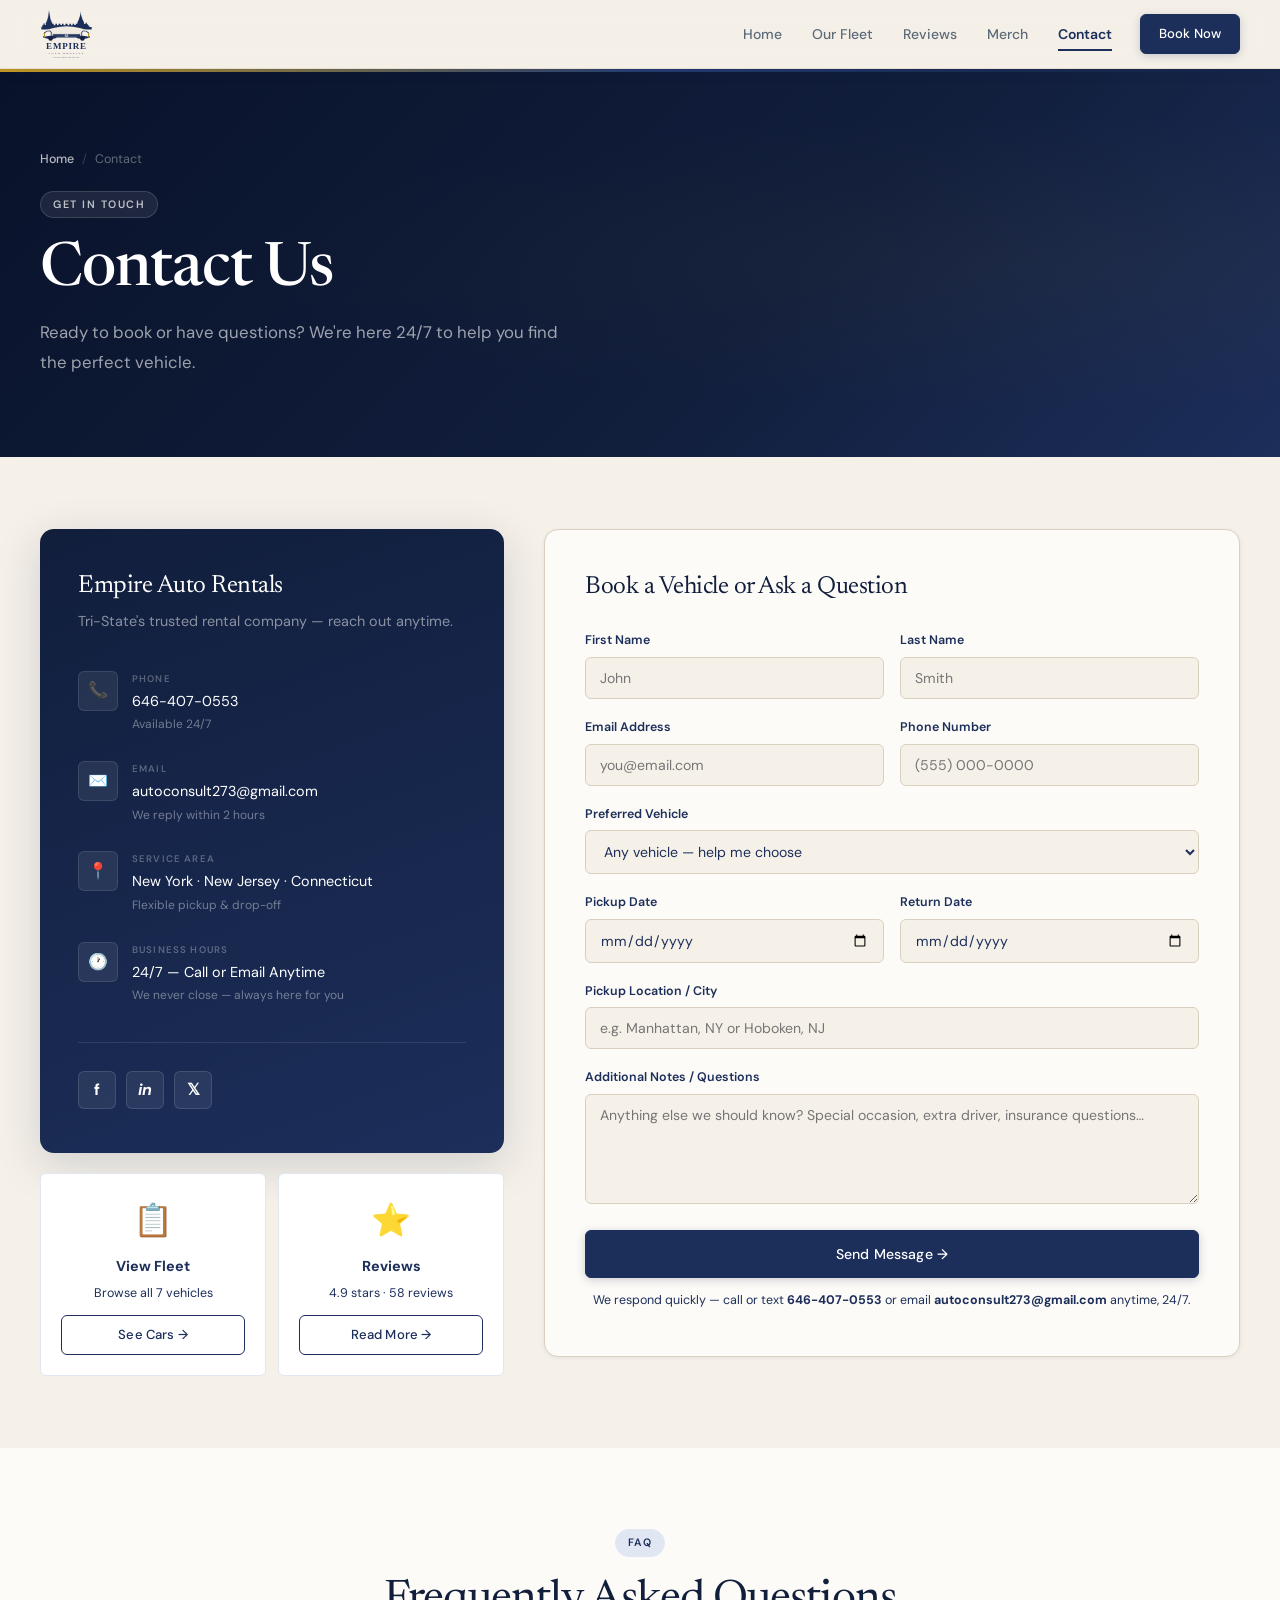
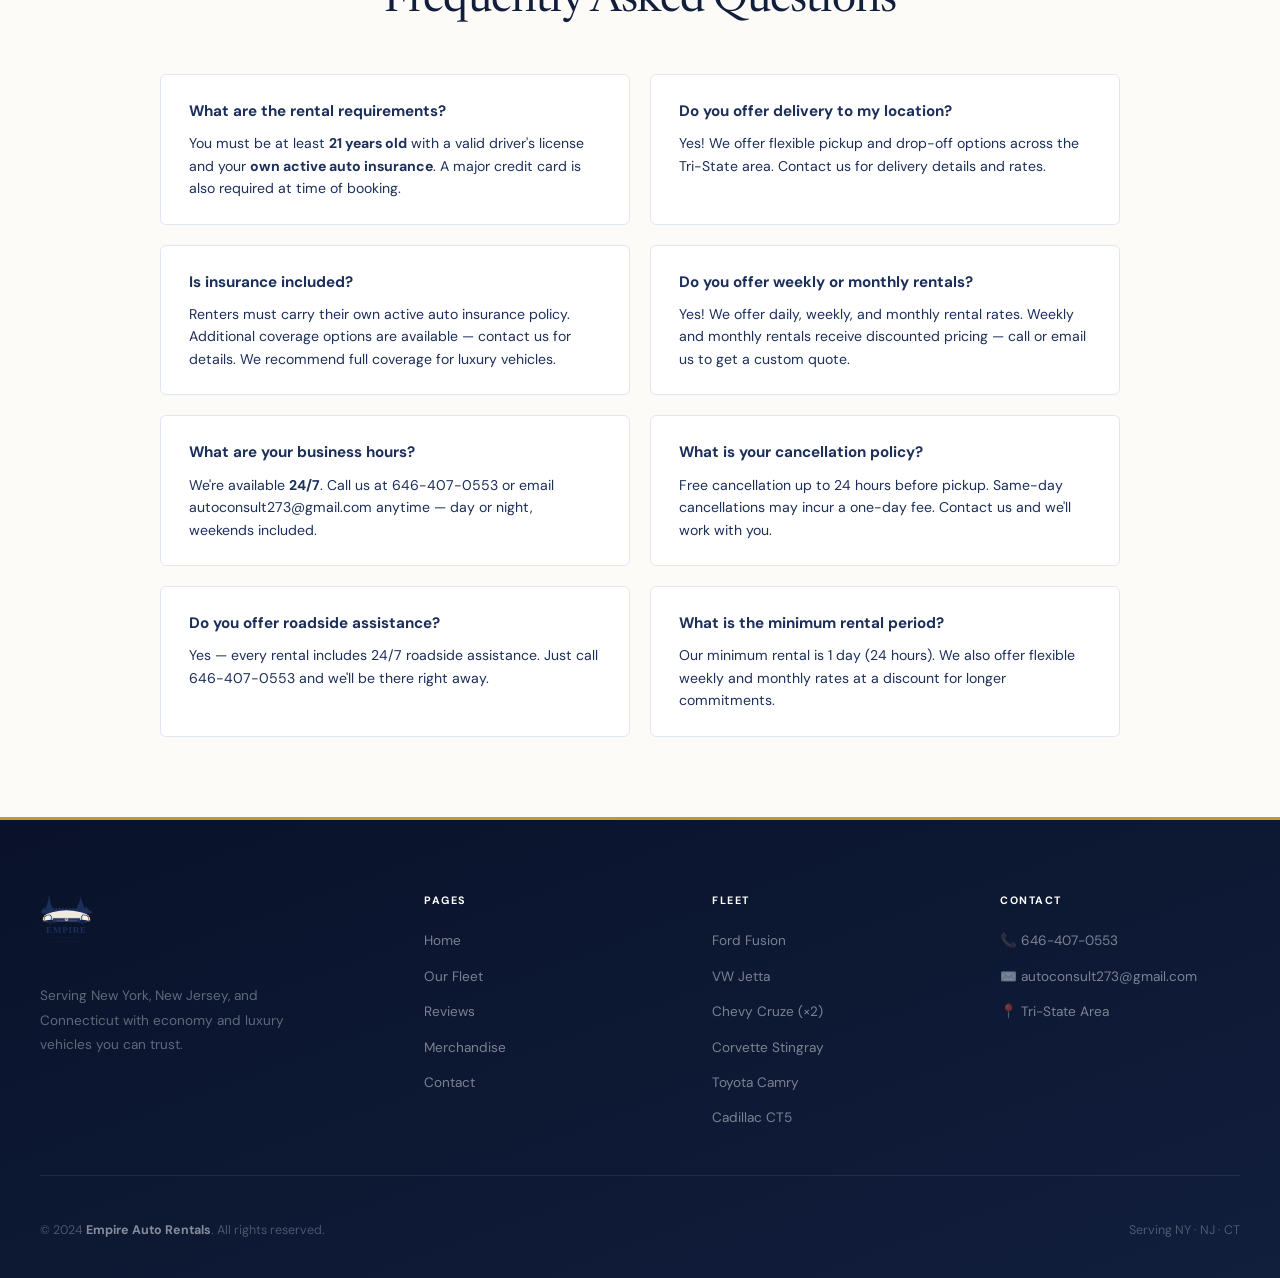
==== contact.html @ 142cf124 "Redesign: editorial serif aesthetic + fixed logo car Logo: - Completely redrawn car front view — ful" ====
<!DOCTYPE html>
<html lang="en">
<head>
  <meta charset="UTF-8" />
  <meta name="viewport" content="width=device-width, initial-scale=1.0" />
  <title>Contact — Empire Auto Rentals</title>
  <link rel="preconnect" href="https://fonts.googleapis.com" />
  <link rel="preconnect" href="https://fonts.gstatic.com" crossorigin />
  <link href="https://fonts.googleapis.com/css2?family=Newsreader:ital,opsz,wght@0,6..72,300;0,6..72,400;0,6..72,500;0,6..72,700;1,6..72,300;1,6..72,400&family=DM+Sans:ital,opsz,wght@0,9..40,300;0,9..40,400;0,9..40,500;0,9..40,600;0,9..40,700;1,9..40,400&display=swap" rel="stylesheet" />
  <link rel="stylesheet" href="css/styles.css" />
  <style>
    .faq-section {
      background: var(--card);
      padding: 80px 32px;
    }
    .faq-grid {
      display: grid;
      grid-template-columns: 1fr 1fr;
      gap: 20px;
      max-width: 960px;
      margin: 0 auto;
    }
    .faq-item {
      background: var(--white);
      border-radius: var(--radius);
      border: 1px solid var(--blue-pale);
      padding: 24px 28px;
    }
    .faq-q {
      font-weight: 700;
      color: var(--blue);
      margin-bottom: 8px;
      font-size: 0.95rem;
    }
    .faq-a {
      font-size: 0.88rem;
      color: var(--text-muted);
      line-height: 1.6;
    }
    @media (max-width: 640px) {
      .faq-grid { grid-template-columns: 1fr; }
    }
  </style>
</head>
<body>

  <!-- ===== NAVBAR ===== -->
  <nav class="navbar">
    <div class="nav-inner">
      <a href="index.html" class="nav-logo">
        <img src="images/logo.svg" alt="Empire Auto Rentals" style="height:52px;width:auto;display:block">
      </a>
      <ul class="nav-links">
        <li><a href="index.html"       class="nav-link">Home</a></li>
        <li><a href="fleet.html"       class="nav-link">Our Fleet</a></li>
        <li><a href="reviews.html"     class="nav-link">Reviews</a></li>
        <li><a href="merchandise.html" class="nav-link">Merch</a></li>
        <li><a href="contact.html"     class="nav-link active">Contact</a></li>
        <li><a href="contact.html"     class="btn btn-primary btn-sm nav-cta">Book Now</a></li>
      </ul>
      <button class="nav-toggle" aria-label="Toggle menu">
        <span></span><span></span><span></span>
      </button>
    </div>
  </nav>

  <!-- ===== PAGE HERO ===== -->
  <section class="page-hero">
    <div class="page-hero-inner">
      <div class="breadcrumb"><a href="index.html">Home</a><span class="breadcrumb-sep">/</span>Contact</div>
      <span class="section-label">Get in Touch</span>
      <h1>Contact Us</h1>
      <p>Ready to book or have questions? We're here 24/7 to help you find the perfect vehicle.</p>
    </div>
  </section>

  <!-- ===== CONTACT ===== -->
  <section class="contact-section">
    <div class="container">
      <div class="contact-grid">

        <!-- Info Side -->
        <div>
          <div class="contact-info-card">
            <h3>Empire Auto Rentals</h3>
            <p>Tri-State's trusted rental company — reach out anytime.</p>

            <div class="contact-items">
              <div class="contact-item">
                <div class="contact-item-icon">📞</div>
                <div>
                  <div class="contact-item-label">Phone</div>
                  <div class="contact-item-value">646-407-0553</div>
                  <div style="font-size:0.75rem;color:rgba(255,255,255,0.4);margin-top:2px">Available 24/7</div>
                </div>
              </div>

              <div class="contact-item">
                <div class="contact-item-icon">✉️</div>
                <div>
                  <div class="contact-item-label">Email</div>
                  <div class="contact-item-value">autoconsult273@gmail.com</div>
                  <div style="font-size:0.75rem;color:rgba(255,255,255,0.4);margin-top:2px">We reply within 2 hours</div>
                </div>
              </div>

              <div class="contact-item">
                <div class="contact-item-icon">📍</div>
                <div>
                  <div class="contact-item-label">Service Area</div>
                  <div class="contact-item-value">New York · New Jersey · Connecticut</div>
                  <div style="font-size:0.75rem;color:rgba(255,255,255,0.4);margin-top:2px">Flexible pickup &amp; drop-off</div>
                </div>
              </div>

              <div class="contact-item">
                <div class="contact-item-icon">🕐</div>
                <div>
                  <div class="contact-item-label">Business Hours</div>
                  <div class="contact-item-value">24/7 — Call or Email Anytime</div>
                  <div style="font-size:0.75rem;color:rgba(255,255,255,0.4);margin-top:2px">We never close — always here for you</div>
                </div>
              </div>
            </div>

            <div class="contact-social">
              <a href="#" class="social-btn" title="Facebook">f</a>
              <a href="#" class="social-btn" title="Instagram" style="font-style:italic">in</a>
              <a href="#" class="social-btn" title="Twitter/X">𝕏</a>
            </div>
          </div>

          <!-- Quick actions -->
          <div style="margin-top:20px;display:grid;grid-template-columns:1fr 1fr;gap:12px">
            <div style="background:var(--white);border:1px solid var(--blue-pale);border-radius:var(--radius);padding:20px;text-align:center">
              <div style="font-size:2rem;margin-bottom:8px">📋</div>
              <div style="font-weight:700;color:var(--blue);font-size:0.9rem;margin-bottom:4px">View Fleet</div>
              <div style="font-size:0.78rem;color:var(--text-muted);margin-bottom:12px">Browse all 7 vehicles</div>
              <a href="fleet.html" class="btn btn-outline btn-sm" style="width:100%;justify-content:center">See Cars →</a>
            </div>
            <div style="background:var(--white);border:1px solid var(--blue-pale);border-radius:var(--radius);padding:20px;text-align:center">
              <div style="font-size:2rem;margin-bottom:8px">⭐</div>
              <div style="font-weight:700;color:var(--blue);font-size:0.9rem;margin-bottom:4px">Reviews</div>
              <div style="font-size:0.78rem;color:var(--text-muted);margin-bottom:12px">4.9 stars · 58 reviews</div>
              <a href="reviews.html" class="btn btn-outline btn-sm" style="width:100%;justify-content:center">Read More →</a>
            </div>
          </div>
        </div>

        <!-- Form Side -->
        <div class="form-card">
          <h3>Book a Vehicle or Ask a Question</h3>
          <form id="contactForm">
            <div class="form-row">
              <div class="form-group">
                <label for="firstName">First Name</label>
                <input type="text" id="firstName" placeholder="John" required />
              </div>
              <div class="form-group">
                <label for="lastName">Last Name</label>
                <input type="text" id="lastName" placeholder="Smith" required />
              </div>
            </div>

            <div class="form-row">
              <div class="form-group">
                <label for="email">Email Address</label>
                <input type="email" id="email" placeholder="you@email.com" required />
              </div>
              <div class="form-group">
                <label for="phone">Phone Number</label>
                <input type="tel" id="phone" placeholder="(555) 000-0000" />
              </div>
            </div>

            <div class="form-group">
              <label for="vehicle">Preferred Vehicle</label>
              <select id="vehicle">
                <option value="">Any vehicle — help me choose</option>
                <option>2019 Ford Fusion SE — Economy ($45/day)</option>
                <option>2020 VW Jetta SE — Economy ($42/day)</option>
                <option>2018 Chevrolet Cruze LT — Economy ($38/day)</option>
                <option>2019 Chevrolet Cruze Premier — Economy ($40/day)</option>
                <option>2021 Corvette Stingray — Sport ($195/day)</option>
                <option>2021 Toyota Camry SE — Economy ($44/day)</option>
                <option>2022 Cadillac CT5 Luxury — Luxury ($115/day)</option>
              </select>
            </div>

            <div class="form-row">
              <div class="form-group">
                <label for="pickupDate">Pickup Date</label>
                <input type="date" id="pickupDate" />
              </div>
              <div class="form-group">
                <label for="returnDate">Return Date</label>
                <input type="date" id="returnDate" />
              </div>
            </div>

            <div class="form-group">
              <label for="location">Pickup Location / City</label>
              <input type="text" id="location" placeholder="e.g. Manhattan, NY or Hoboken, NJ" />
            </div>

            <div class="form-group">
              <label for="message">Additional Notes / Questions</label>
              <textarea id="message" rows="4" placeholder="Anything else we should know? Special occasion, extra driver, insurance questions…"></textarea>
            </div>

            <button type="submit" class="btn btn-primary" style="width:100%;justify-content:center;padding:14px">
              Send Message →
            </button>
            <p style="font-size:0.78rem;color:var(--text-muted);margin-top:12px;text-align:center">
              We respond quickly — call or text <strong>646-407-0553</strong> or email <strong>autoconsult273@gmail.com</strong> anytime, 24/7.
            </p>
          </form>
        </div>

      </div>
    </div>
  </section>

  <!-- ===== FAQ ===== -->
  <section class="faq-section">
    <div class="container">
      <div style="text-align:center;margin-bottom:48px">
        <span class="section-label">FAQ</span>
        <h2 class="section-title">Frequently Asked Questions</h2>
      </div>
      <div class="faq-grid">
        <div class="faq-item">
          <div class="faq-q">What are the rental requirements?</div>
          <p class="faq-a">You must be at least <strong>21 years old</strong> with a valid driver's license and your <strong>own active auto insurance</strong>. A major credit card is also required at time of booking.</p>
        </div>
        <div class="faq-item">
          <div class="faq-q">Do you offer delivery to my location?</div>
          <p class="faq-a">Yes! We offer flexible pickup and drop-off options across the Tri-State area. Contact us for delivery details and rates.</p>
        </div>
        <div class="faq-item">
          <div class="faq-q">Is insurance included?</div>
          <p class="faq-a">Renters must carry their own active auto insurance policy. Additional coverage options are available — contact us for details. We recommend full coverage for luxury vehicles.</p>
        </div>
        <div class="faq-item">
          <div class="faq-q">Do you offer weekly or monthly rentals?</div>
          <p class="faq-a">Yes! We offer daily, weekly, and monthly rental rates. Weekly and monthly rentals receive discounted pricing — call or email us to get a custom quote.</p>
        </div>
        <div class="faq-item">
          <div class="faq-q">What are your business hours?</div>
          <p class="faq-a">We're available <strong>24/7</strong>. Call us at 646-407-0553 or email autoconsult273@gmail.com anytime — day or night, weekends included.</p>
        </div>
        <div class="faq-item">
          <div class="faq-q">What is your cancellation policy?</div>
          <p class="faq-a">Free cancellation up to 24 hours before pickup. Same-day cancellations may incur a one-day fee. Contact us and we'll work with you.</p>
        </div>
        <div class="faq-item">
          <div class="faq-q">Do you offer roadside assistance?</div>
          <p class="faq-a">Yes — every rental includes 24/7 roadside assistance. Just call 646-407-0553 and we'll be there right away.</p>
        </div>
        <div class="faq-item">
          <div class="faq-q">What is the minimum rental period?</div>
          <p class="faq-a">Our minimum rental is 1 day (24 hours). We also offer flexible weekly and monthly rates at a discount for longer commitments.</p>
        </div>
      </div>
    </div>
  </section>

  <!-- ===== FOOTER ===== -->
  <footer class="footer">
    <div class="footer-inner">
      <div class="footer-top">
        <div class="footer-brand">
          <a href="index.html" style="display:inline-block;margin-bottom:16px">
            <img src="images/logo.svg" alt="Empire Auto Rentals" style="height:52px;width:auto;display:block">
          </a>
          <p class="footer-tagline">Serving New York, New Jersey, and Connecticut with economy and luxury vehicles you can trust.</p>
        </div>
        <div class="footer-col">
          <h5>Pages</h5>
          <ul class="footer-links">
            <li><a href="index.html"       class="footer-link">Home</a></li>
            <li><a href="fleet.html"       class="footer-link">Our Fleet</a></li>
            <li><a href="reviews.html"     class="footer-link">Reviews</a></li>
            <li><a href="merchandise.html" class="footer-link">Merchandise</a></li>
            <li><a href="contact.html"     class="footer-link">Contact</a></li>
          </ul>
        </div>
        <div class="footer-col">
          <h5>Fleet</h5>
          <ul class="footer-links">
            <li><span class="footer-link">Ford Fusion</span></li>
            <li><span class="footer-link">VW Jetta</span></li>
            <li><span class="footer-link">Chevy Cruze (×2)</span></li>
            <li><span class="footer-link">Corvette Stingray</span></li>
            <li><span class="footer-link">Toyota Camry</span></li>
            <li><span class="footer-link">Cadillac CT5</span></li>
          </ul>
        </div>
        <div class="footer-col">
          <h5>Contact</h5>
          <ul class="footer-links">
            <li><a href="tel:+16464070553" class="footer-link">📞 646-407-0553</a></li>
            <li><a href="mailto:autoconsult273@gmail.com" class="footer-link">✉️ autoconsult273@gmail.com</a></li>
            <li><span class="footer-link">📍 Tri-State Area</span></li>
          </ul>
        </div>
      </div>
      <div class="footer-bottom">
        <p class="footer-copy">© 2024 <strong>Empire Auto Rentals</strong>. All rights reserved.</p>
        <p class="footer-copy">Serving NY · NJ · CT</p>
      </div>
    </div>
  </footer>

  <script src="js/main.js"></script>
</body>
</html>
---- css/styles.css ----
/* ===== ROOT VARIABLES ===== */
:root {
  --serif: 'Newsreader', Georgia, serif;
  --sans:  'DM Sans', 'Helvetica Neue', Arial, sans-serif;

  /* Cream palette (logo cream #F0EAE0) */
  --bg:        #F5F0E8;
  --bg-mid:    #F0EAE0;
  --bg-dark:   #E6DDD0;
  --card:      #FDFBF7;
  --border:    #D9D0C0;

  /* Navy palette (logo navy #1C2E5A) */
  --blue:      #1C2E5A;
  --blue-h:    #152344;
  --blue-mid:  #243D72;
  --blue-pale: #E0E7F3;

  --navy:      #111E3C;
  --navy-mid:  #1C2E5A;

  /* Text */
  --ink:       #1C2E5A;
  --muted:     #5C6A7A;
  --faint:     #8898AA;

  --white:     #FFFFFF;
  --gold:      #C49A22;
  --gold-lt:   #E8C840;

  /* Shadows */
  --sh-sm: 0 1px 4px rgba(28,46,90,0.07);
  --sh-md: 0 4px 20px rgba(28,46,90,0.12);
  --sh-lg: 0 12px 44px rgba(28,46,90,0.17);

  --radius:    6px;
  --radius-lg: 14px;
  --ease:      0.22s ease;
}

/* ===== RESET ===== */
*, *::before, *::after { box-sizing: border-box; margin: 0; padding: 0; }
html { scroll-behavior: smooth; font-size: 16px; }
body {
  font-family: var(--sans);
  background: var(--bg);
  color: var(--ink);
  line-height: 1.65;
  -webkit-font-smoothing: antialiased;
}
img { max-width: 100%; display: block; }
a { text-decoration: none; color: inherit; }
ul { list-style: none; }

/* ===== TYPOGRAPHY ===== */
h1, h2, h3 {
  font-family: var(--serif);
  font-weight: 400;
  line-height: 1.15;
  color: var(--navy);
  letter-spacing: -0.02em;
}
h4 { font-family: var(--sans); font-weight: 600; font-size: 1rem; color: var(--navy); }

h1 { font-size: clamp(2.4rem, 5.5vw, 3.8rem); font-weight: 500; }
h2 { font-size: clamp(1.9rem, 3.5vw, 2.8rem); }
h3 { font-size: clamp(1.2rem, 2vw, 1.55rem); }

h1 em, h2 em, h3 em {
  font-style: italic;
  color: var(--blue-mid);
}

p { color: var(--muted); line-height: 1.75; font-size: 0.96rem; }

/* ===== EYEBROW / PILL LABELS ===== */
.eyebrow {
  display: inline-block;
  font-family: var(--sans);
  font-size: 0.67rem;
  font-weight: 600;
  letter-spacing: 0.14em;
  text-transform: uppercase;
  color: var(--blue);
  border: 1px solid var(--blue-pale);
  background: var(--blue-pale);
  padding: 4px 12px;
  border-radius: 100px;
  margin-bottom: 18px;
}

/* legacy alias */
.section-label { display: inline-block; font-family: var(--sans); font-size: 0.67rem; font-weight: 600; letter-spacing: 0.14em; text-transform: uppercase; color: var(--blue); border: 1px solid var(--blue-pale); background: var(--blue-pale); padding: 4px 12px; border-radius: 100px; margin-bottom: 18px; }

/* Section intro — two-column (heading left, lede right) */
.m-intro {
  display: grid;
  grid-template-columns: 1fr 1fr;
  gap: 32px 64px;
  align-items: end;
  margin-bottom: 56px;
}
.m-intro h2 { margin-bottom: 0; }
.m-intro .lede { font-size: 1rem; color: var(--muted); line-height: 1.8; padding-bottom: 6px; }

/* Centered intro variant */
.m-intro-center { text-align: center; max-width: 640px; margin: 0 auto 56px; }
.m-intro-center h2 { margin-bottom: 14px; }
.m-intro-center p  { color: var(--muted); }

.section-title { margin-bottom: 10px; }
.section-sub   { color: var(--muted); font-size: 1rem; margin-bottom: 48px; max-width: 560px; }
.section-center .section-sub { margin-left: auto; margin-right: auto; }

/* ===== BUTTONS ===== */
.btn {
  display: inline-flex;
  align-items: center;
  gap: 8px;
  padding: 11px 26px;
  border-radius: var(--radius);
  font-family: var(--sans);
  font-weight: 500;
  font-size: 0.88rem;
  letter-spacing: 0.01em;
  cursor: pointer;
  border: 1.5px solid transparent;
  transition: all var(--ease);
  white-space: nowrap;
}

.btn-primary {
  background: var(--blue);
  color: var(--white);
  border-color: var(--blue);
  box-shadow: 0 2px 10px rgba(28,46,90,0.22);
}
.btn-primary:hover {
  background: var(--blue-h);
  border-color: var(--blue-h);
  transform: translateY(-2px);
  box-shadow: 0 8px 24px rgba(28,46,90,0.35);
}

.btn-outline {
  background: transparent;
  color: var(--blue);
  border-color: var(--blue);
}
.btn-outline:hover {
  background: var(--blue);
  color: var(--white);
  transform: translateY(-1px);
}

.btn-dark {
  background: var(--navy);
  color: var(--white);
  border-color: var(--navy);
}
.btn-dark:hover {
  background: var(--navy-mid);
  border-color: var(--navy-mid);
  transform: translateY(-2px);
  box-shadow: 0 6px 20px rgba(28,46,90,0.32);
}

.btn-ghost {
  background: rgba(255,255,255,0.1);
  color: var(--white);
  border-color: rgba(255,255,255,0.32);
}
.btn-ghost:hover {
  background: rgba(255,255,255,0.2);
  border-color: rgba(255,255,255,0.6);
  transform: translateY(-1px);
}

/* outline button on dark hero */
.hero .btn-outline {
  color: rgba(255,255,255,0.88);
  border-color: rgba(255,255,255,0.36);
  background: rgba(255,255,255,0.06);
}
.hero .btn-outline:hover {
  background: rgba(255,255,255,0.15);
  color: var(--white);
  border-color: rgba(255,255,255,0.65);
}

.btn-sm { padding: 8px 18px; font-size: 0.82rem; }

/* ===== NAVBAR ===== */
.navbar {
  position: sticky;
  top: 0;
  z-index: 1000;
  background: rgba(245,240,232,0.82);
  backdrop-filter: blur(14px);
  -webkit-backdrop-filter: blur(14px);
  border-bottom: 1px solid rgba(217,208,192,0.6);
  box-shadow: 0 1px 0 rgba(28,46,90,0.04), 0 2px 16px rgba(28,46,90,0.06);
}

.nav-inner {
  max-width: 1280px;
  margin: 0 auto;
  padding: 0 40px;
  height: 68px;
  display: flex;
  align-items: center;
  justify-content: space-between;
}

.nav-logo { display: flex; align-items: center; gap: 12px; }
.nav-logo-icon { width:40px; height:40px; background:var(--navy); border-radius:var(--radius); display:flex; align-items:center; justify-content:center; font-size:1.1rem; }
.nav-logo-text { display:flex; flex-direction:column; line-height:1.15; }
.nav-logo-name { font-family:var(--serif); font-weight:500; font-size:1.08rem; color:var(--navy); letter-spacing:-0.01em; }
.nav-logo-tag  { font-size:0.6rem; font-weight:600; letter-spacing:0.12em; text-transform:uppercase; color:var(--muted); }

.nav-links { display:flex; align-items:center; gap:2px; }

.nav-link {
  padding: 7px 14px;
  border-radius: var(--radius);
  font-family: var(--sans);
  font-weight: 500;
  font-size: 0.875rem;
  color: var(--muted);
  transition: all var(--ease);
  position: relative;
}
.nav-link:hover { color: var(--navy); background: rgba(28,46,90,0.04); }
.nav-link.active { color: var(--blue); font-weight: 600; }
.nav-link.active::after {
  content: '';
  position: absolute;
  bottom: -1px; left: 14px; right: 14px;
  height: 2px;
  background: var(--blue);
}
.nav-cta { margin-left: 12px; }

.nav-toggle {
  display: none;
  flex-direction: column;
  gap: 5px;
  cursor: pointer;
  padding: 6px;
  border-radius: var(--radius);
  background: none;
  border: none;
}
.nav-toggle span { display:block; width:22px; height:2px; background:var(--navy); border-radius:1px; transition:all var(--ease); }

/* ===== HERO ===== */
.hero {
  background: linear-gradient(135deg, #09122A 0%, #111E3C 55%, #1C2E5A 100%);
  position: relative;
  overflow: hidden;
}
.hero::after {
  content: '';
  position: absolute; inset: 0;
  background:
    radial-gradient(ellipse at 10% 55%, rgba(212,168,32,0.07) 0%, transparent 50%),
    radial-gradient(ellipse at 88% 15%, rgba(255,255,255,0.04) 0%, transparent 45%);
  pointer-events: none;
}

.hero-inner {
  max-width: 1280px;
  margin: 0 auto;
  padding: 96px 40px;
  display: grid;
  grid-template-columns: 1fr 1fr;
  gap: 64px;
  align-items: center;
  min-height: calc(100vh - 68px);
  position: relative;
  z-index: 1;
}

.hero-badge {
  display: inline-flex;
  align-items: center;
  gap: 8px;
  color: rgba(255,255,255,0.75);
  font-size: 0.68rem;
  font-weight: 600;
  letter-spacing: 0.14em;
  text-transform: uppercase;
  border: 1px solid rgba(255,255,255,0.14);
  background: rgba(255,255,255,0.07);
  padding: 5px 14px;
  border-radius: 100px;
  margin-bottom: 28px;
}
.hero-badge .dot { width:6px; height:6px; background:#22c55e; border-radius:50%; box-shadow:0 0 8px rgba(34,197,94,0.55); }

.hero-title { color:var(--white); margin-bottom:22px; }
.hero-title em { font-style:italic; color:var(--gold-lt); }

.hero-desc {
  font-family: var(--sans);
  color: rgba(255,255,255,0.62);
  font-size: 1.05rem;
  margin-bottom: 40px;
  max-width: 460px;
  line-height: 1.8;
}

.hero-actions { display:flex; gap:12px; flex-wrap:wrap; }

.hero-stats {
  display: flex;
  gap: 36px;
  margin-top: 52px;
  padding-top: 36px;
  border-top: 1px solid rgba(255,255,255,0.1);
}
.hero-stat-num   { display:block; font-family:var(--serif); font-size:2rem; font-weight:500; color:var(--white); letter-spacing:-0.02em; line-height:1; }
.hero-stat-label { display:block; font-size:0.68rem; font-weight:600; color:rgba(255,255,255,0.42); text-transform:uppercase; letter-spacing:0.1em; margin-top:5px; }

/* Hero visual */
.hero-visual { display:flex; justify-content:center; align-items:center; position:relative; }
.hero-car-showcase { width:100%; max-width:480px; position:relative; }

.hero-car-card {
  background: rgba(255,255,255,0.06);
  border: 1px solid rgba(255,255,255,0.11);
  border-radius: var(--radius-lg);
  padding: 40px 36px 36px;
  text-align: center;
  box-shadow: 0 24px 64px rgba(0,0,0,0.4);
  backdrop-filter: blur(12px);
}

.hero-car-icon { font-size:5.5rem; margin-bottom:20px; filter:drop-shadow(0 8px 24px rgba(0,0,0,0.5)); animation:floatCar 4.5s ease-in-out infinite; }
@keyframes floatCar { 0%,100%{transform:translateY(0)} 50%{transform:translateY(-10px)} }

.hero-car-label { font-size:0.63rem; font-weight:600; letter-spacing:0.14em; text-transform:uppercase; color:rgba(255,255,255,0.38); margin-bottom:6px; }
.hero-car-name  { font-family:var(--serif); color:var(--white); font-size:1.3rem; font-weight:400; letter-spacing:-0.01em; margin-bottom:20px; }
.hero-car-divider { height:1px; background:rgba(255,255,255,0.1); margin-bottom:20px; }

.hero-car-specs { display:grid; grid-template-columns:1fr 1fr; gap:14px; text-align:left; }
.hero-spec-label { font-size:0.6rem; font-weight:600; letter-spacing:0.1em; text-transform:uppercase; color:rgba(255,255,255,0.3); display:block; }
.hero-spec-value { font-size:0.88rem; font-weight:500; color:rgba(255,255,255,0.88); }

.hero-card-footer { margin-top:28px; padding-top:20px; border-top:1px solid rgba(255,255,255,0.1); display:flex; justify-content:space-between; align-items:center; }
.hero-price-label { font-size:0.6rem; font-weight:600; letter-spacing:0.1em; text-transform:uppercase; color:rgba(255,255,255,0.32); }
.hero-price-val   { font-family:var(--serif); font-size:1.7rem; font-weight:400; color:var(--gold-lt); letter-spacing:-0.02em; }
.hero-price-val span { font-size:0.82rem; font-weight:400; color:rgba(255,255,255,0.42); font-family:var(--sans); }

.floating-badge {
  position: absolute;
  background: rgba(245,240,232,0.92);
  backdrop-filter: blur(8px);
  border: 1px solid var(--border);
  border-radius: var(--radius);
  padding: 10px 14px;
  box-shadow: 0 8px 24px rgba(0,0,0,0.18);
  font-size: 0.78rem;
  font-weight: 500;
  color: var(--navy);
  display: flex;
  align-items: center;
  gap: 8px;
}
.floating-badge.badge-tl { top:-14px; left:-20px; }
.floating-badge.badge-br { bottom:-14px; right:-20px; }
.floating-badge .dot { width:7px; height:7px; background:#22c55e; border-radius:50%; box-shadow:0 0 8px rgba(34,197,94,0.5); }

/* ===== SECTIONS ===== */
.section { padding: 96px 40px; }
.section-center { text-align: center; }
.container { max-width: 1280px; margin: 0 auto; }

/* ===== FEATURE / M-CARD GRID ===== */
.features-section { background: var(--bg); }

.m-card-grid {
  display: grid;
  grid-template-columns: repeat(auto-fill, minmax(280px, 1fr));
  gap: 18px;
}

.m-card {
  background: var(--card);
  border: 1px solid var(--border);
  border-radius: var(--radius-lg);
  padding: 32px 30px 28px;
  transition: all var(--ease);
  box-shadow: var(--sh-sm);
  display: flex;
  flex-direction: column;
}
.m-card:hover {
  transform: translateY(-5px);
  box-shadow: var(--sh-md);
  border-color: rgba(28,46,90,0.25);
}

.m-card .ico { font-size: 2rem; margin-bottom: 14px; display: block; }

.pill {
  display: inline-block;
  font-family: var(--sans);
  font-size: 0.63rem;
  font-weight: 600;
  letter-spacing: 0.1em;
  text-transform: uppercase;
  color: var(--blue);
  background: var(--blue-pale);
  border: 1px solid var(--blue-pale);
  padding: 3px 10px;
  border-radius: 100px;
  margin-bottom: 14px;
}

.m-card h3 {
  font-size: 1.1rem;
  font-weight: 500;
  margin-bottom: 10px;
  color: var(--navy);
}

.m-card p {
  font-size: 0.875rem;
  color: var(--muted);
  line-height: 1.7;
  flex: 1;
}

.m-card .meta {
  margin-top: 18px;
  padding-top: 14px;
  border-top: 1px solid var(--border);
  font-size: 0.75rem;
  color: var(--faint);
  font-weight: 500;
  display: flex;
  gap: 8px;
}

/* Legacy features grid (kept for compatibility) */
.features-grid {
  display: grid;
  grid-template-columns: repeat(auto-fit, minmax(240px, 1fr));
  gap: 18px;
}
.feature-card {
  background: var(--card);
  padding: 32px 28px;
  border-radius: var(--radius-lg);
  border: 1px solid var(--border);
  box-shadow: var(--sh-sm);
  transition: all var(--ease);
}
.feature-card:hover { transform:translateY(-5px); box-shadow:var(--sh-md); border-color:rgba(28,46,90,0.25); }
.feature-icon { font-size:2rem; margin-bottom:16px; display:block; }
.feature-title { font-family:var(--serif); font-size:1.1rem; font-weight:500; color:var(--navy); margin-bottom:10px; }
.feature-desc  { font-size:0.875rem; color:var(--muted); line-height:1.7; }

/* ===== STATS ROW ===== */
.stats-row {
  display: grid;
  grid-template-columns: repeat(4, 1fr);
  gap: 1px;
  background: var(--border);
  border: 1px solid var(--border);
  border-radius: var(--radius-lg);
  overflow: hidden;
  margin-bottom: 64px;
}
.stat-cell {
  background: var(--card);
  padding: 32px 28px;
  text-align: center;
}
.stat-num   { font-family:var(--serif); font-size:2.4rem; font-weight:400; color:var(--navy); letter-spacing:-0.03em; line-height:1; display:block; }
.stat-label { font-size:0.7rem; font-weight:600; letter-spacing:0.1em; text-transform:uppercase; color:var(--muted); margin-top:6px; display:block; }

/* ===== MISSION ===== */
.mission-section {
  background: linear-gradient(155deg, #09122A 0%, #111E3C 55%, #1C2E5A 100%);
  padding: 110px 40px;
  position: relative;
  overflow: hidden;
}
.mission-section::before {
  content: '';
  position: absolute;
  top: 0; left: 0; right: 0;
  height: 3px;
  background: linear-gradient(90deg, var(--gold), var(--blue-mid), transparent);
}
.mission-section::after {
  content: '';
  position: absolute; inset: 0;
  background-image:
    linear-gradient(rgba(240,234,224,0.02) 1px, transparent 1px),
    linear-gradient(90deg, rgba(240,234,224,0.02) 1px, transparent 1px);
  background-size: 72px 72px;
  pointer-events: none;
}
.mission-inner { max-width: 760px; margin: 0 auto; text-align: center; position: relative; z-index: 1; }
.mission-quote { font-family:var(--serif); font-size:clamp(1.2rem,2.4vw,1.65rem); font-weight:300; color:rgba(255,255,255,0.86); line-height:1.9; margin-bottom:36px; font-style:italic; }
.mission-rule  { width:48px; height:2px; background:var(--gold); margin:0 auto 20px; }
.mission-attribution { color:rgba(255,255,255,0.36); font-size:0.82rem; letter-spacing:0.06em; text-transform:uppercase; }
.mission-attribution strong { color:rgba(255,255,255,0.68); }

/* ===== PAGE HERO (inner pages) ===== */
.page-hero {
  background: linear-gradient(135deg, #09122A 0%, #111E3C 60%, #1C2E5A 100%);
  padding: 80px 40px;
  position: relative;
  overflow: hidden;
}
.page-hero::before {
  content: '';
  position: absolute;
  top: 0; left: 0; right: 0;
  height: 3px;
  background: linear-gradient(90deg, var(--gold), var(--blue-mid), transparent);
}
.page-hero::after {
  content: '';
  position: absolute; inset: 0;
  background: radial-gradient(ellipse at 80% 50%, rgba(212,168,32,0.04) 0%, transparent 55%);
  pointer-events: none;
}
.page-hero-inner { max-width: 1280px; margin: 0 auto; position: relative; z-index: 1; }
.page-hero h1 { color: var(--white); margin-bottom: 12px; }
.page-hero p  { font-family:var(--sans); color: rgba(255,255,255,0.6); font-size: 1.05rem; max-width: 520px; }
.page-hero .section-label, .page-hero .eyebrow {
  background: rgba(255,255,255,0.08);
  border-color: rgba(255,255,255,0.14);
  color: rgba(255,255,255,0.72);
}

.breadcrumb { display:flex; align-items:center; gap:8px; font-size:0.78rem; color:rgba(255,255,255,0.36); margin-bottom:20px; }
.breadcrumb a { color:rgba(255,255,255,0.7); font-weight:500; }
.breadcrumb a:hover { color:var(--white); }
.breadcrumb-sep { color:rgba(255,255,255,0.18); }

/* ===== FLEET PAGE ===== */
.fleet-section { background: var(--bg); padding: 72px 40px; }

.fleet-filters {
  display: flex;
  gap: 8px;
  margin-bottom: 48px;
  border-bottom: 1px solid var(--border);
}
.filter-btn { padding:10px 20px; border:none; border-bottom:2px solid transparent; background:none; color:var(--muted); font-family:var(--sans); font-weight:600; font-size:0.85rem; cursor:pointer; transition:all var(--ease); margin-bottom:-1px; }
.filter-btn:hover { color:var(--navy); }
.filter-btn.active { color:var(--blue); border-bottom-color:var(--blue); }

.fleet-grid { display:grid; grid-template-columns:repeat(auto-fill, minmax(340px, 1fr)); gap:22px; }

.car-card {
  background: var(--card);
  border-radius: var(--radius-lg);
  border: 1px solid var(--border);
  overflow: hidden;
  transition: all 0.28s ease;
  display: flex;
  flex-direction: column;
  box-shadow: var(--sh-sm);
}
.car-card:hover { transform:translateY(-6px); box-shadow:0 20px 52px rgba(28,46,90,0.18); border-color:rgba(28,46,90,0.3); }

.car-card-visual {
  background: linear-gradient(160deg, var(--bg-mid) 0%, var(--bg-dark) 100%);
  border-bottom: 1px solid var(--border);
  padding: 40px 28px 28px;
  display: flex; align-items: center; justify-content: center;
  position: relative;
  min-height: 180px;
}
.car-card-visual.luxury { background: linear-gradient(160deg, var(--navy) 0%, #09122A 100%); }

.car-emoji { font-size:4.5rem; filter:drop-shadow(0 8px 18px rgba(0,0,0,0.14)); transition:transform 0.28s ease; }
.car-card:hover .car-emoji { transform:scale(1.07) translateY(-4px); }

.car-badge { position:absolute; top:14px; right:14px; padding:4px 11px; border-radius:100px; font-size:0.62rem; font-weight:700; letter-spacing:0.08em; text-transform:uppercase; }
.badge-economy { background:#DCFCE7; color:#14653A; }
.badge-luxury  { background:#FEF3C7; color:#92400E; }
.badge-sport   { background:#EDE9FE; color:#5B21B6; }

.car-card-body { padding:24px 26px; flex:1; display:flex; flex-direction:column; }

.car-year-model { font-size:0.67rem; font-weight:700; letter-spacing:0.12em; text-transform:uppercase; color:var(--gold); margin-bottom:4px; }

.car-name { font-family:var(--serif); font-size:1.3rem; font-weight:400; color:var(--navy); margin-bottom:18px; letter-spacing:-0.01em; }

.car-specs { display:grid; grid-template-columns:1fr 1fr; gap:10px; margin-bottom:18px; }
.spec-item { display:flex; align-items:flex-start; gap:7px; }
.spec-icon { font-size:0.9rem; flex-shrink:0; margin-top:2px; }
.spec-info { flex:1; }
.spec-label { font-size:0.6rem; font-weight:700; letter-spacing:0.1em; text-transform:uppercase; color:var(--faint); display:block; }
.spec-value { font-size:0.82rem; font-weight:500; color:var(--ink); }

.car-divider { height:1px; background:var(--border); margin-bottom:18px; }
.car-footer  { display:flex; align-items:center; justify-content:space-between; margin-top:auto; }
.car-price   { display:flex; flex-direction:column; }
.price-label  { font-size:0.6rem; font-weight:700; letter-spacing:0.1em; text-transform:uppercase; color:var(--muted); }
.price-amount { font-family:var(--serif); font-size:1.6rem; font-weight:400; color:var(--blue); letter-spacing:-0.02em; }
.price-amount span { font-size:0.78rem; font-weight:400; color:var(--muted); font-family:var(--sans); letter-spacing:0; }

/* ===== REVIEWS PAGE ===== */
.reviews-section { background:var(--bg); padding:72px 40px; }

.reviews-summary {
  background: var(--card);
  border: 1px solid var(--border);
  border-radius: var(--radius-lg);
  padding: 36px 40px;
  display: flex;
  align-items: center;
  gap: 48px;
  margin-bottom: 52px;
  flex-wrap: wrap;
  box-shadow: var(--sh-sm);
}
.rating-big { text-align:center; min-width:110px; }
.rating-number { font-family:var(--serif); font-size:3.8rem; font-weight:400; color:var(--navy); line-height:1; letter-spacing:-0.04em; }
.stars-row { display:flex; gap:3px; justify-content:center; margin:8px 0; }
.star { font-size:1rem; }
.star.filled { color:#D4A020; }
.star.empty  { color:var(--border); }
.rating-count { font-size:0.78rem; color:var(--muted); font-weight:500; }

.rating-bars { flex:1; min-width:220px; }
.rating-bar-row { display:flex; align-items:center; gap:10px; margin-bottom:7px; }
.bar-label { font-size:0.75rem; font-weight:600; color:var(--muted); width:36px; text-align:right; flex-shrink:0; }
.bar-track { flex:1; height:6px; background:var(--bg-dark); border-radius:2px; overflow:hidden; }
.bar-fill  { height:100%; background:var(--blue); border-radius:2px; transition:width 1s ease; }
.bar-count { font-size:0.75rem; color:var(--muted); width:20px; }

.reviews-grid { display:grid; grid-template-columns:repeat(auto-fill, minmax(310px, 1fr)); gap:18px; }

.review-card {
  background: var(--card);
  border-radius: var(--radius-lg);
  border: 1px solid var(--border);
  border-left: 3px solid var(--blue-pale);
  padding: 26px 28px;
  transition: all var(--ease);
  box-shadow: var(--sh-sm);
}
.review-card:hover { transform:translateY(-4px); box-shadow:var(--sh-md); border-left-color:var(--blue); }

.review-header { display:flex; align-items:center; gap:12px; margin-bottom:14px; }
.reviewer-avatar { width:44px; height:44px; border-radius:var(--radius); display:flex; align-items:center; justify-content:center; font-size:1.1rem; font-weight:800; color:var(--white); flex-shrink:0; }
.reviewer-info  { flex:1; }
.reviewer-name  { font-family:var(--serif); font-weight:400; color:var(--navy); font-size:0.95rem; margin-bottom:2px; }
.reviewer-date  { font-size:0.72rem; color:var(--muted); }
.review-stars   { display:flex; gap:2px; margin-bottom:10px; }
.review-car-tag { display:inline-block; background:var(--blue-pale); color:var(--blue); padding:2px 9px; border-radius:100px; font-size:0.67rem; font-weight:600; letter-spacing:0.04em; margin-bottom:12px; }
.review-text    { font-size:0.875rem; color:var(--muted); line-height:1.75; }

.review-form-section { background:var(--card); border:1px solid var(--border); border-radius:var(--radius-lg); padding:44px; margin-top:60px; box-shadow:var(--sh-sm); }

/* ===== CONTACT PAGE ===== */
.contact-section { background:var(--bg); padding:72px 40px; }
.contact-grid { display:grid; grid-template-columns:1fr 1.5fr; gap:40px; align-items:start; }

.contact-info-card {
  background: linear-gradient(160deg, #111E3C 0%, #1C2E5A 100%);
  border-radius: var(--radius-lg);
  padding: 44px 38px;
  color: var(--white);
  box-shadow: var(--sh-lg);
}
.contact-info-card h3 { font-family:var(--serif); color:var(--white); margin-bottom:8px; font-weight:400; }
.contact-info-card > p { color:rgba(255,255,255,0.5); margin-bottom:36px; font-size:0.9rem; }

.contact-items { display:flex; flex-direction:column; gap:26px; }
.contact-item  { display:flex; align-items:flex-start; gap:14px; }
.contact-item-icon { width:40px; height:40px; background:rgba(255,255,255,0.08); border:1px solid rgba(255,255,255,0.1); border-radius:var(--radius); display:flex; align-items:center; justify-content:center; font-size:1rem; flex-shrink:0; }
.contact-item-label { font-size:0.6rem; font-weight:600; letter-spacing:0.12em; text-transform:uppercase; color:rgba(255,255,255,0.3); margin-bottom:3px; }
.contact-item-value { font-size:0.9rem; color:var(--white); font-weight:400; }

.contact-social { display:flex; gap:10px; margin-top:36px; padding-top:28px; border-top:1px solid rgba(255,255,255,0.1); }
.social-btn { width:38px; height:38px; background:rgba(255,255,255,0.07); border:1px solid rgba(255,255,255,0.12); border-radius:var(--radius); display:flex; align-items:center; justify-content:center; font-size:1rem; color:var(--white); font-weight:700; transition:all var(--ease); }
.social-btn:hover { background:rgba(255,255,255,0.16); transform:translateY(-2px); }

.form-card { background:var(--card); border:1px solid var(--border); border-radius:var(--radius-lg); padding:44px 40px; box-shadow:var(--sh-sm); }
.form-card h3 { font-family:var(--serif); font-weight:400; margin-bottom:28px; }
.form-row { display:grid; grid-template-columns:1fr 1fr; gap:16px; }
.form-group { margin-bottom:18px; }
.form-group label { display:block; font-size:0.78rem; font-weight:600; color:var(--ink); margin-bottom:6px; }
.form-group input,
.form-group select,
.form-group textarea { width:100%; padding:11px 14px; border:1px solid var(--border); border-radius:var(--radius); font-family:var(--sans); font-size:0.88rem; color:var(--ink); background:var(--bg); transition:all var(--ease); outline:none; }
.form-group input:focus,
.form-group select:focus,
.form-group textarea:focus { border-color:var(--blue); background:var(--white); box-shadow:0 0 0 3px rgba(28,46,90,0.09); }
.form-group textarea { resize:vertical; min-height:110px; }

/* ===== MERCHANDISE PAGE ===== */
.merch-section { background:var(--bg); padding:72px 40px; }
.merch-grid { display:grid; grid-template-columns:repeat(auto-fill, minmax(270px, 1fr)); gap:22px; }

.merch-card { background:var(--card); border-radius:var(--radius-lg); border:1px solid var(--border); overflow:hidden; transition:all 0.28s ease; box-shadow:var(--sh-sm); }
.merch-card:hover { transform:translateY(-6px); box-shadow:0 20px 52px rgba(28,46,90,0.18); border-color:rgba(28,46,90,0.3); }

.merch-visual { background:linear-gradient(160deg, var(--bg-mid) 0%, var(--bg-dark) 100%); border-bottom:1px solid var(--border); padding:40px; display:flex; align-items:center; justify-content:center; min-height:200px; position:relative; }
.merch-emoji { font-size:5rem; filter:drop-shadow(0 8px 20px rgba(0,0,0,0.1)); transition:transform 0.28s ease; }
.merch-card:hover .merch-emoji { transform:scale(1.1) rotate(-4deg); }
.merch-tag { position:absolute; top:12px; left:12px; background:var(--navy); color:var(--white); padding:3px 10px; border-radius:100px; font-size:0.62rem; font-weight:700; letter-spacing:0.08em; text-transform:uppercase; }

.merch-body  { padding:24px; }
.merch-name  { font-family:var(--serif); font-size:1.05rem; font-weight:400; color:var(--navy); margin-bottom:6px; }
.merch-desc  { font-size:0.82rem; color:var(--muted); margin-bottom:14px; line-height:1.65; }
.merch-footer{ display:flex; align-items:center; justify-content:space-between; }
.merch-price { font-family:var(--serif); font-size:1.45rem; font-weight:400; color:var(--blue); letter-spacing:-0.02em; }

.merch-sizes { display:flex; gap:5px; flex-wrap:wrap; margin:8px 0 14px; }
.size-chip   { padding:3px 9px; border:1px solid var(--border); border-radius:100px; font-size:0.68rem; font-weight:600; color:var(--muted); cursor:pointer; transition:all var(--ease); }
.size-chip:hover { border-color:var(--blue); color:var(--blue); background:var(--blue-pale); }

.color-dots { display:flex; gap:7px; margin:8px 0 14px; }
.color-dot  { width:20px; height:20px; border-radius:50%; cursor:pointer; border:2px solid transparent; transition:all var(--ease); }
.color-dot:hover { transform:scale(1.2); border-color:var(--blue); }

/* ===== FOOTER ===== */
.footer {
  background: linear-gradient(160deg, #09122A 0%, #111E3C 100%);
  color: rgba(255,255,255,0.5);
  padding: 72px 40px 36px;
  border-top: 3px solid var(--gold);
}
.footer-inner { max-width:1280px; margin:0 auto; }
.footer-top { display:grid; grid-template-columns:1.4fr repeat(3,1fr); gap:48px; margin-bottom:44px; padding-bottom:44px; border-bottom:1px solid rgba(255,255,255,0.07); }
.footer-tagline { font-size:0.85rem; line-height:1.8; margin-top:16px; max-width:260px; }
.footer-col h5 { font-family:var(--sans); color:var(--white); font-size:0.67rem; font-weight:700; letter-spacing:0.14em; text-transform:uppercase; margin-bottom:18px; }
.footer-links  { display:flex; flex-direction:column; gap:9px; }
.footer-link   { font-size:0.85rem; color:rgba(255,255,255,0.46); transition:color var(--ease); }
.footer-link:hover { color:var(--white); }
.footer-bottom { display:flex; align-items:center; justify-content:space-between; flex-wrap:wrap; gap:12px; }
.footer-copy   { font-size:0.78rem; color:rgba(255,255,255,0.26); }
.footer-copy strong { color:rgba(255,255,255,0.5); }

/* ===== TOAST ===== */
.toast { position:fixed; bottom:28px; right:28px; background:var(--navy); color:var(--white); padding:14px 22px; border-radius:var(--radius); border-left:3px solid var(--gold); box-shadow:var(--sh-lg); font-weight:500; font-size:0.875rem; z-index:9999; transform:translateY(80px); opacity:0; transition:all 0.35s ease; }
.toast.show { transform:translateY(0); opacity:1; }

/* ===== UTILS ===== */
.blue-rule { width:36px; height:3px; background:var(--gold); margin-bottom:20px; }
.blue-rule.center { margin-left:auto; margin-right:auto; }

/* ===== RESPONSIVE ===== */
@media (max-width: 1100px) {
  .hero-inner { grid-template-columns:1fr; gap:48px; text-align:center; min-height:auto; padding:72px 40px; }
  .hero-desc  { margin:0 auto 40px; }
  .hero-actions { justify-content:center; }
  .hero-stats { justify-content:center; }
  .hero-visual { justify-content:center; }
  .hero-car-showcase { max-width:420px; }
  .contact-grid { grid-template-columns:1fr; }
  .footer-top   { grid-template-columns:1fr 1fr; gap:32px; }
  .m-intro { grid-template-columns:1fr; gap:16px; }
  .stats-row { grid-template-columns:1fr 1fr; }
}

@media (max-width: 768px) {
  .section { padding:64px 20px; }
  .fleet-section,.reviews-section,.contact-section,.merch-section { padding:56px 20px; }
  .page-hero  { padding:56px 20px; }
  .mission-section { padding:80px 20px; }
  .nav-inner  { padding:0 20px; }
  .footer     { padding:56px 20px 32px; }

  .nav-links { display:none; flex-direction:column; gap:4px; position:absolute; top:68px; left:0; right:0; background:rgba(245,240,232,0.96); backdrop-filter:blur(14px); padding:12px 16px; border-bottom:1px solid var(--border); box-shadow:var(--sh-md); }
  .nav-links.open { display:flex; }
  .nav-toggle { display:flex; }

  .features-grid { grid-template-columns:1fr 1fr; }
  .m-card-grid   { grid-template-columns:1fr; }
  .fleet-grid    { grid-template-columns:1fr; }
  .reviews-summary { flex-direction:column; gap:24px; padding:24px; }
  .form-row      { grid-template-columns:1fr; }
  .footer-top    { grid-template-columns:1fr; }
  .reviews-grid  { grid-template-columns:1fr; }
  .floating-badge{ display:none; }
  .hero-stats    { gap:20px; flex-wrap:wrap; }
  .review-form-section,.form-card,.contact-info-card { padding:24px; }
  .fleet-filters { gap:0; }
  .stats-row     { grid-template-columns:1fr 1fr; }
}

@media (max-width: 480px) {
  .features-grid { grid-template-columns:1fr; }
  .stats-row     { grid-template-columns:1fr 1fr; }
}
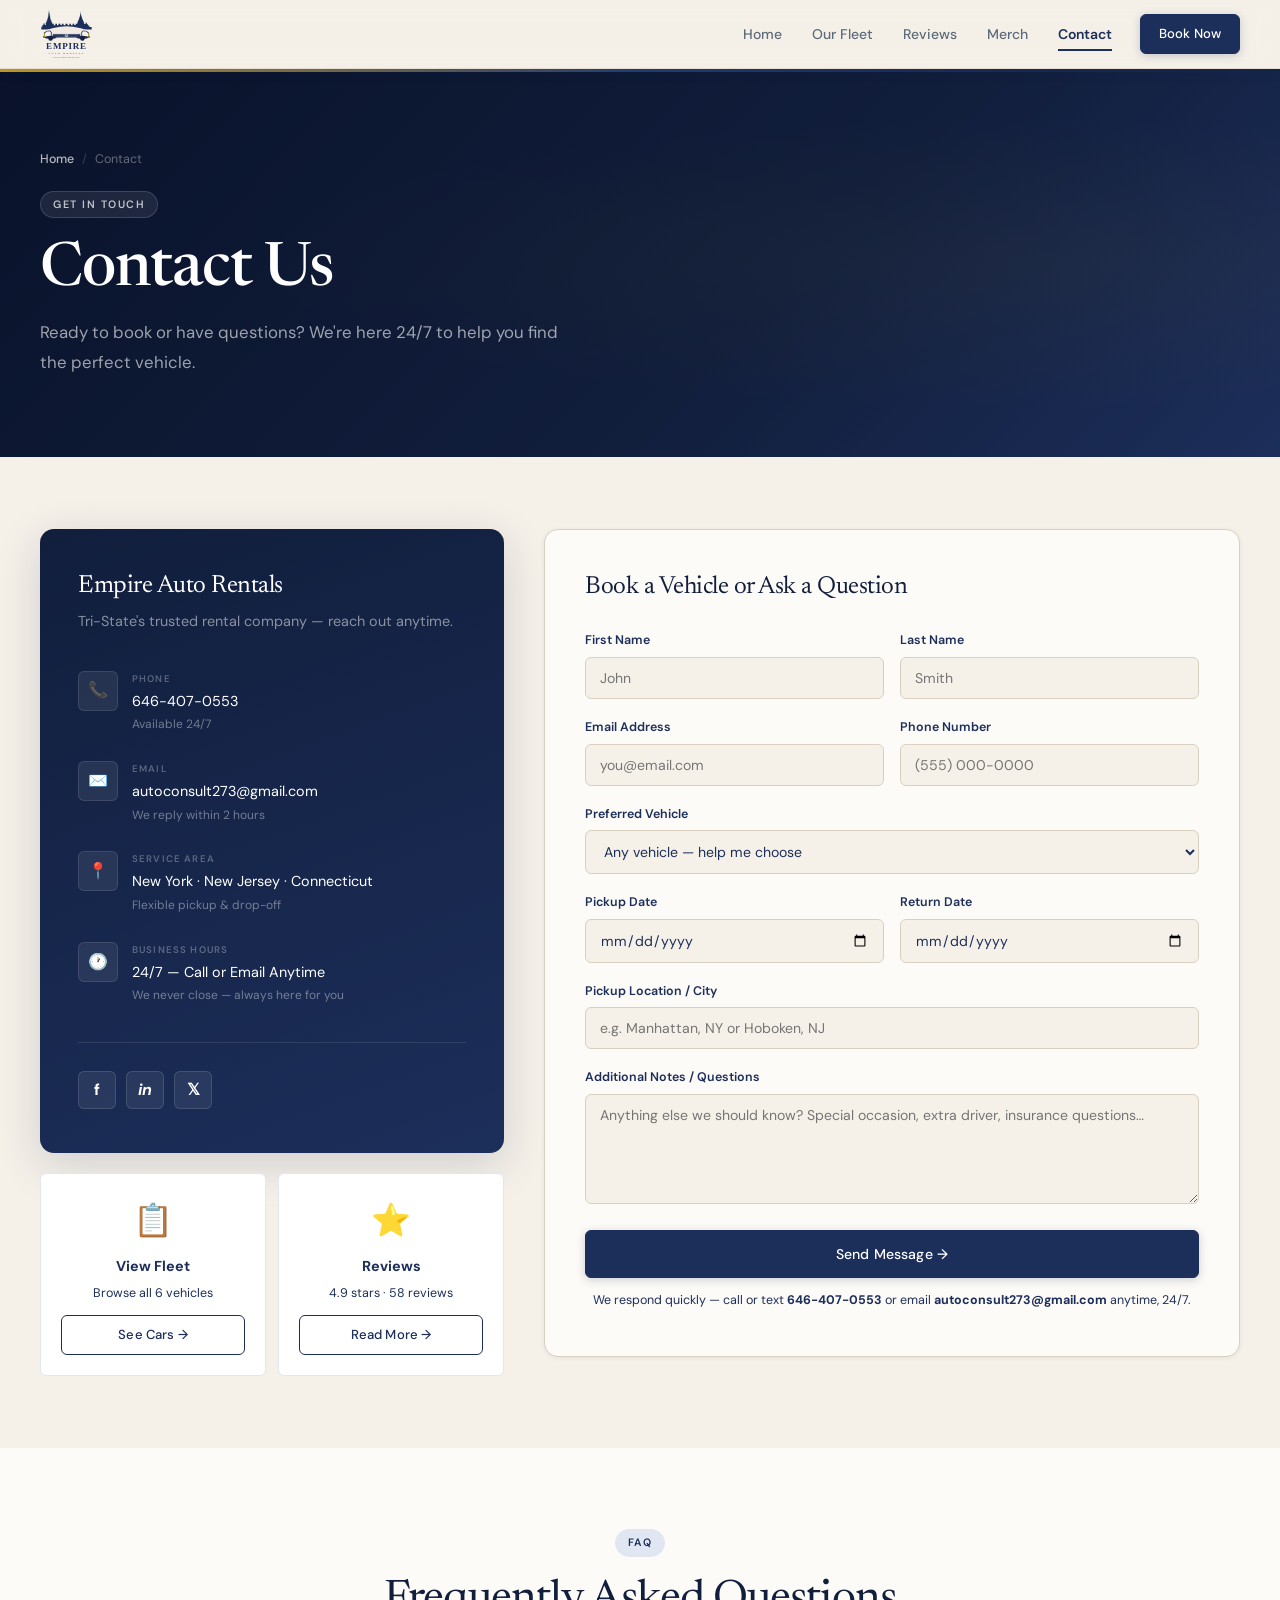
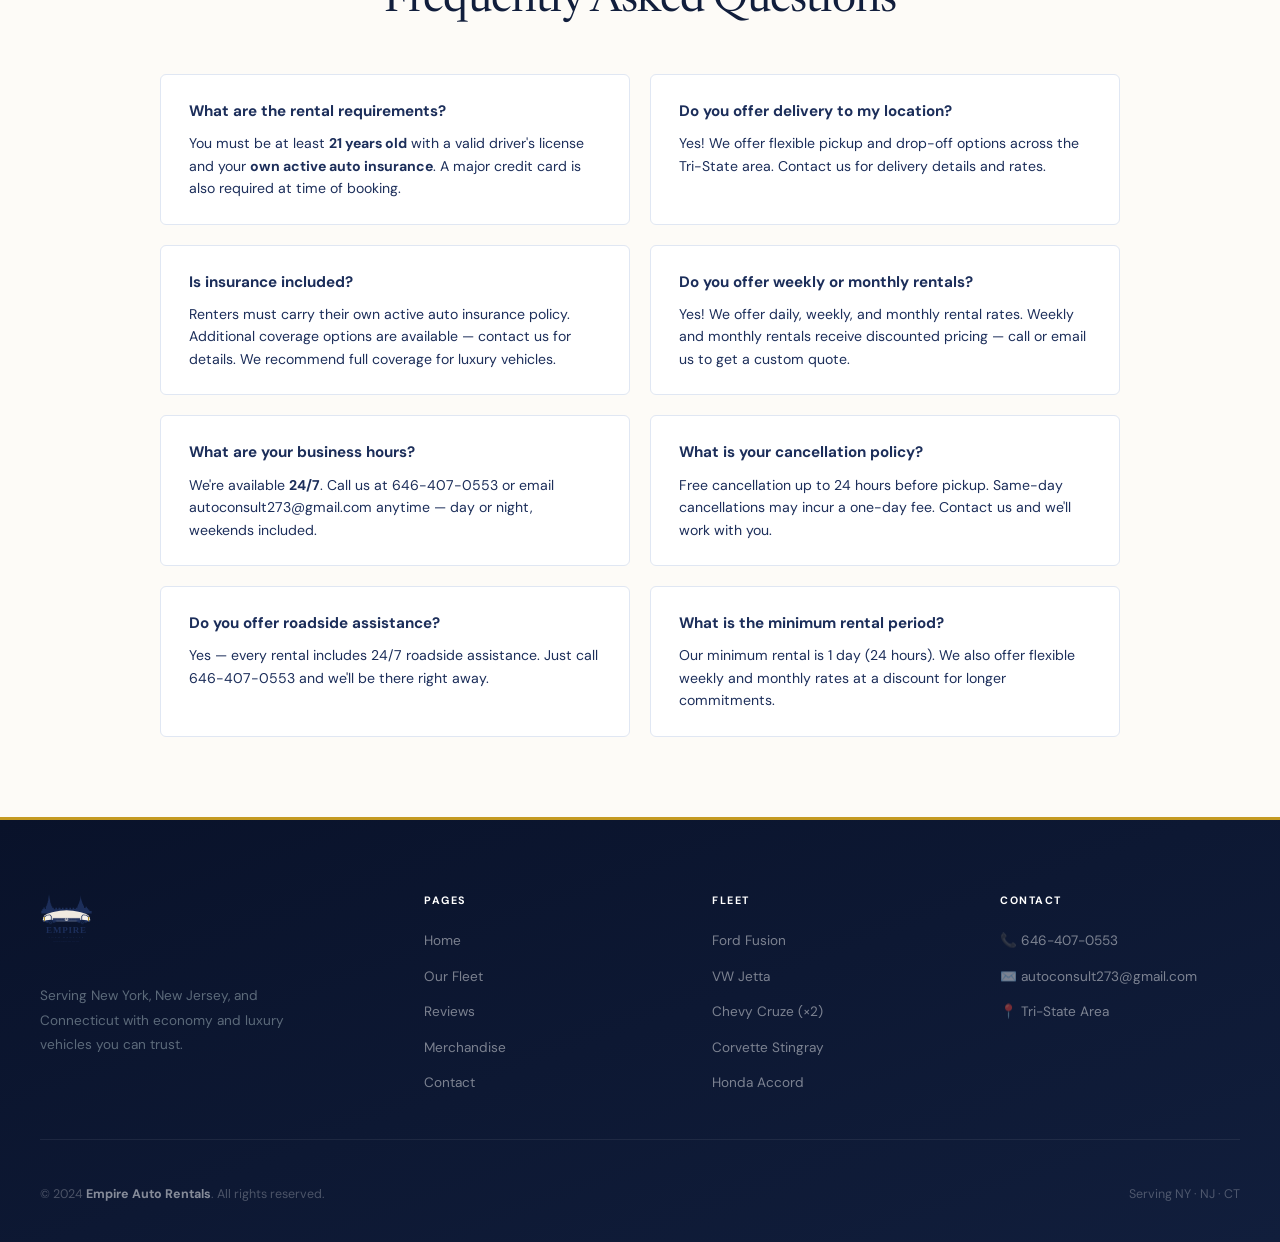
==== commit 8f556178: "Update fleet to 6 vehicles: add Honda Accord, remove Toyota Camry & Cadillac CT5 - fleet.html: 6 car" ====
--- a/contact.html
+++ b/contact.html
@@ -135,7 +135,7 @@
             <div style="background:var(--white);border:1px solid var(--blue-pale);border-radius:var(--radius);padding:20px;text-align:center">
               <div style="font-size:2rem;margin-bottom:8px">📋</div>
               <div style="font-weight:700;color:var(--blue);font-size:0.9rem;margin-bottom:4px">View Fleet</div>
-              <div style="font-size:0.78rem;color:var(--text-muted);margin-bottom:12px">Browse all 7 vehicles</div>
+              <div style="font-size:0.78rem;color:var(--text-muted);margin-bottom:12px">Browse all 6 vehicles</div>
               <a href="fleet.html" class="btn btn-outline btn-sm" style="width:100%;justify-content:center">See Cars →</a>
             </div>
             <div style="background:var(--white);border:1px solid var(--blue-pale);border-radius:var(--radius);padding:20px;text-align:center">
@@ -177,13 +177,12 @@
               <label for="vehicle">Preferred Vehicle</label>
               <select id="vehicle">
                 <option value="">Any vehicle — help me choose</option>
-                <option>2019 Ford Fusion SE — Economy ($45/day)</option>
-                <option>2020 VW Jetta SE — Economy ($42/day)</option>
-                <option>2018 Chevrolet Cruze LT — Economy ($38/day)</option>
-                <option>2019 Chevrolet Cruze Premier — Economy ($40/day)</option>
-                <option>2021 Corvette Stingray — Sport ($195/day)</option>
-                <option>2021 Toyota Camry SE — Economy ($44/day)</option>
-                <option>2022 Cadillac CT5 Luxury — Luxury ($115/day)</option>
+                <option>2019 Ford Fusion SE — Economy ($400/wk)</option>
+                <option>2025 VW Jetta SE — Economy ($450/wk)</option>
+                <option>2014 Chevrolet Cruze LT — Economy ($400/wk)</option>
+                <option>2014 Chevrolet Cruze Premier — Economy ($400/wk)</option>
+                <option>2022 Corvette Stingray — Sport ($350/day · 1 day, $300/day · 2+)</option>
+                <option>2014 Honda Accord — Economy ($400/wk)</option>
               </select>
             </div>
 
@@ -292,8 +291,7 @@
             <li><span class="footer-link">VW Jetta</span></li>
             <li><span class="footer-link">Chevy Cruze (×2)</span></li>
             <li><span class="footer-link">Corvette Stingray</span></li>
-            <li><span class="footer-link">Toyota Camry</span></li>
-            <li><span class="footer-link">Cadillac CT5</span></li>
+            <li><span class="footer-link">Honda Accord</span></li>
           </ul>
         </div>
         <div class="footer-col">
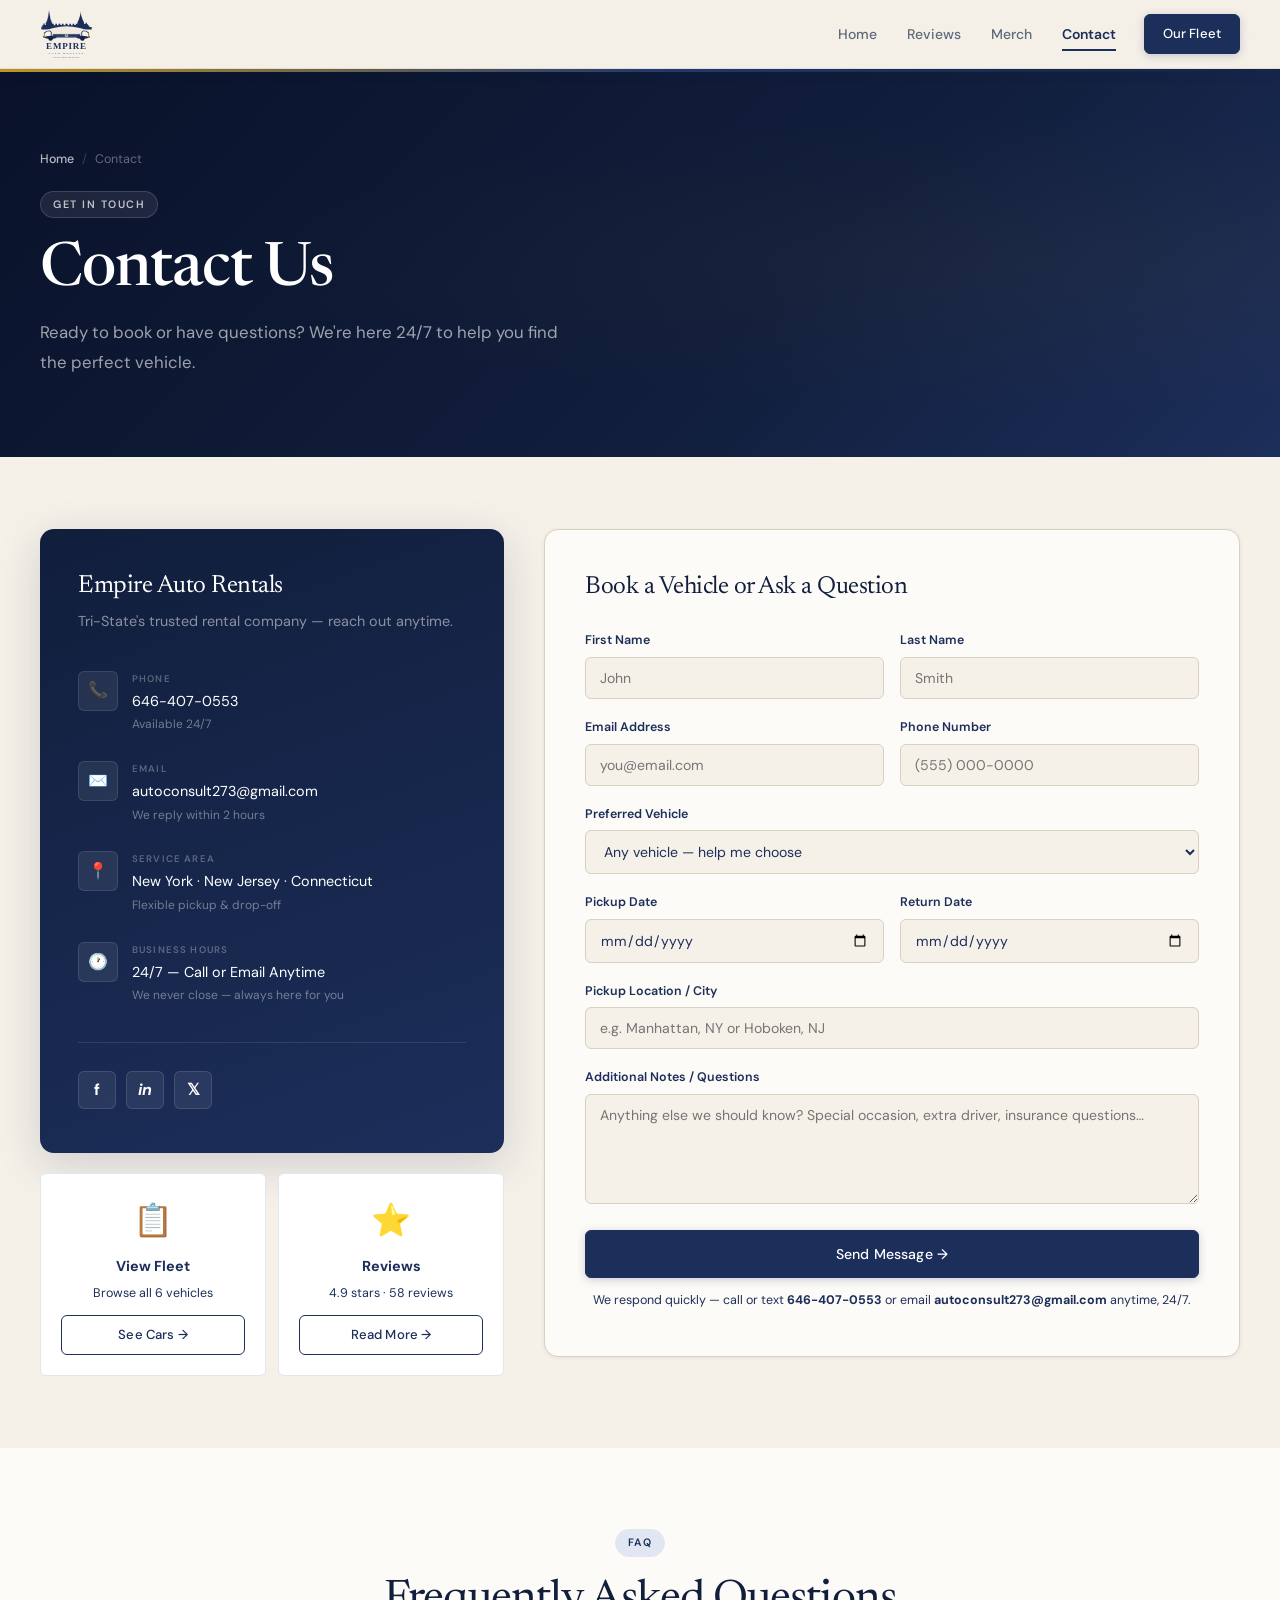
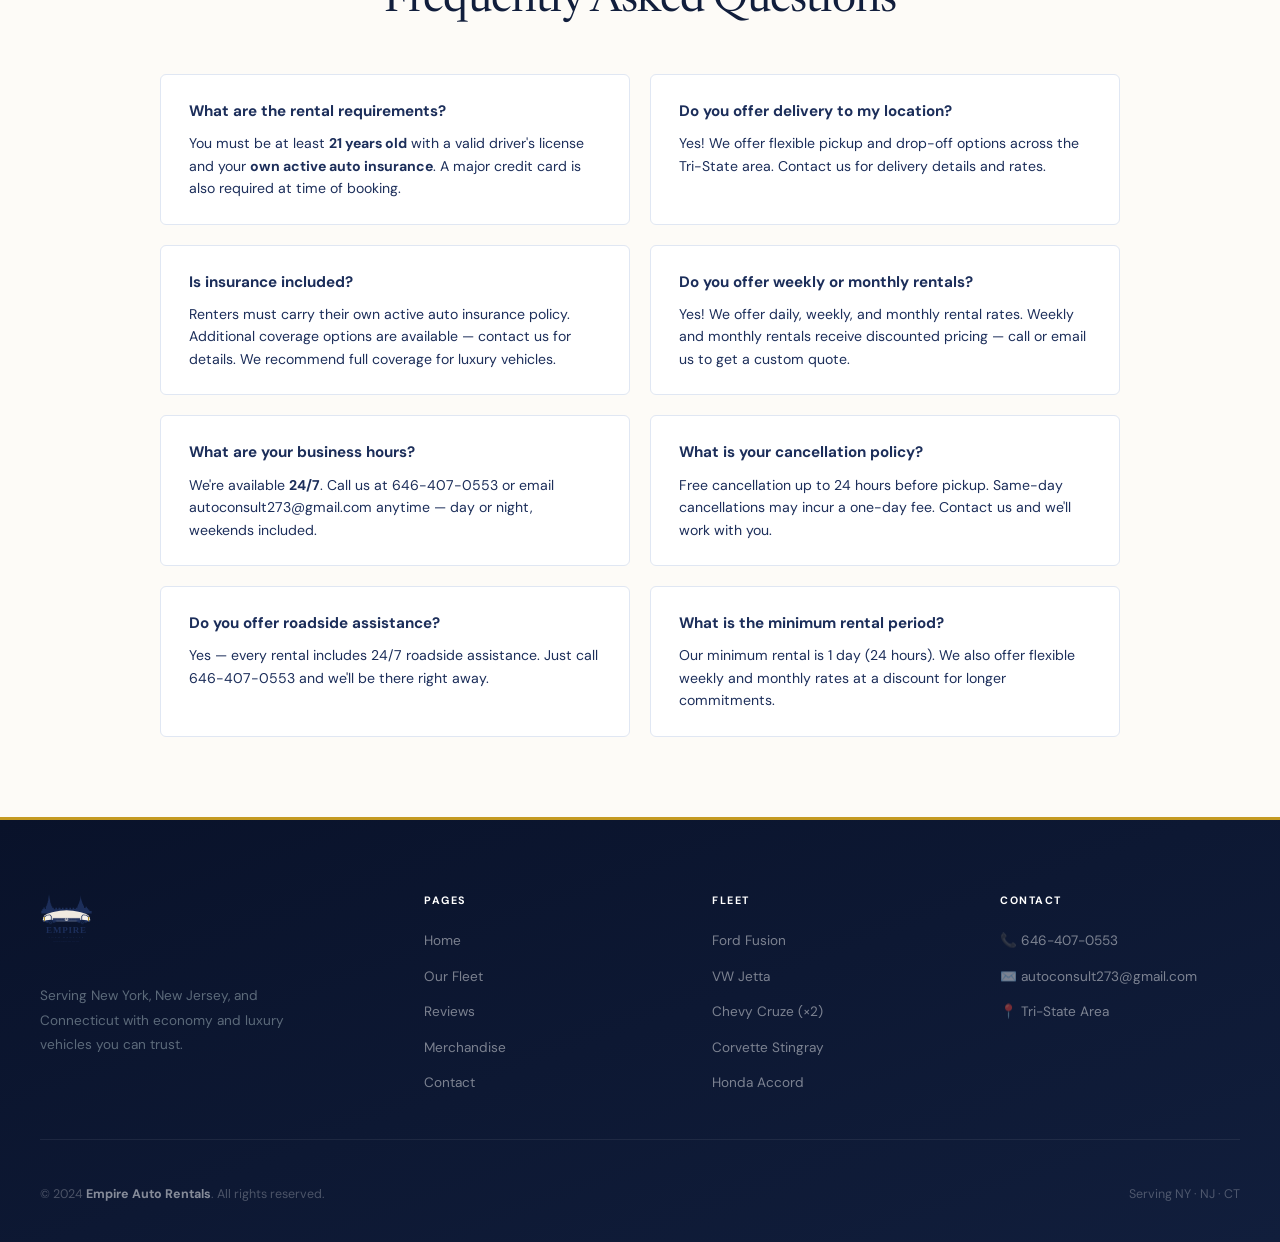
==== commit fb82ec5c: "Hide fleet page, repoint booking to Wheelbase widget Book Now is now Our Fleet and opens the Wheelba" ====
--- a/contact.html
+++ b/contact.html
@@ -52,11 +52,10 @@
       </a>
       <ul class="nav-links">
         <li><a href="index.html"       class="nav-link">Home</a></li>
-        <li><a href="fleet.html"       class="nav-link">Our Fleet</a></li>
         <li><a href="reviews.html"     class="nav-link">Reviews</a></li>
         <li><a href="merchandise.html" class="nav-link">Merch</a></li>
         <li><a href="contact.html"     class="nav-link active">Contact</a></li>
-        <li><a href="contact.html"     class="btn btn-primary btn-sm nav-cta">Book Now</a></li>
+        <li><a href="https://widget.wheelbasepro.com/?dealer_id=5032721&store_type=auto" class="btn btn-primary btn-sm nav-cta" target="_blank" rel="noopener">Our Fleet</a></li>
       </ul>
       <button class="nav-toggle" aria-label="Toggle menu">
         <span></span><span></span><span></span>
@@ -136,7 +135,7 @@
               <div style="font-size:2rem;margin-bottom:8px">📋</div>
               <div style="font-weight:700;color:var(--blue);font-size:0.9rem;margin-bottom:4px">View Fleet</div>
               <div style="font-size:0.78rem;color:var(--text-muted);margin-bottom:12px">Browse all 6 vehicles</div>
-              <a href="fleet.html" class="btn btn-outline btn-sm" style="width:100%;justify-content:center">See Cars →</a>
+              <a href="https://widget.wheelbasepro.com/?dealer_id=5032721&store_type=auto" class="btn btn-outline btn-sm" style="width:100%;justify-content:center" target="_blank" rel="noopener">See Cars →</a>
             </div>
             <div style="background:var(--white);border:1px solid var(--blue-pale);border-radius:var(--radius);padding:20px;text-align:center">
               <div style="font-size:2rem;margin-bottom:8px">⭐</div>
@@ -278,7 +277,7 @@
           <h5>Pages</h5>
           <ul class="footer-links">
             <li><a href="index.html"       class="footer-link">Home</a></li>
-            <li><a href="fleet.html"       class="footer-link">Our Fleet</a></li>
+            <li><a href="https://widget.wheelbasepro.com/?dealer_id=5032721&store_type=auto" class="footer-link" target="_blank" rel="noopener">Our Fleet</a></li>
             <li><a href="reviews.html"     class="footer-link">Reviews</a></li>
             <li><a href="merchandise.html" class="footer-link">Merchandise</a></li>
             <li><a href="contact.html"     class="footer-link">Contact</a></li>
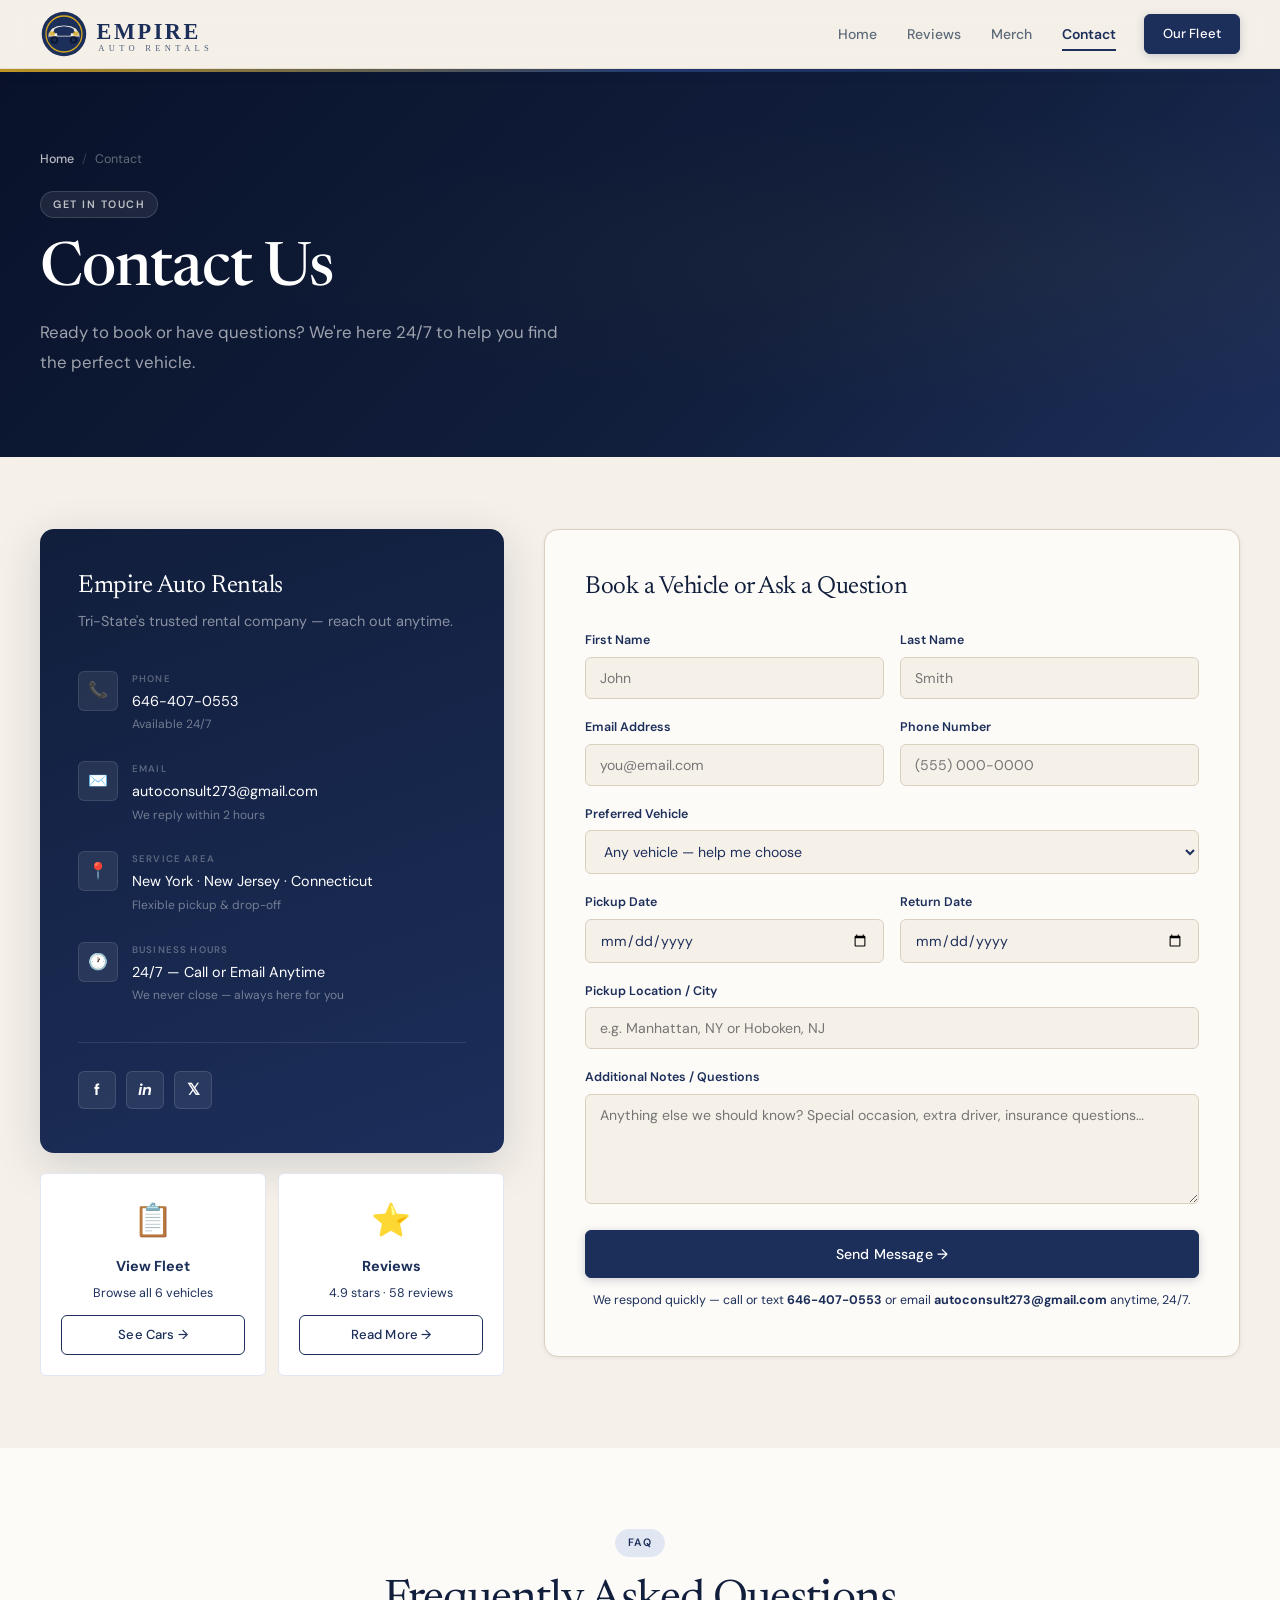
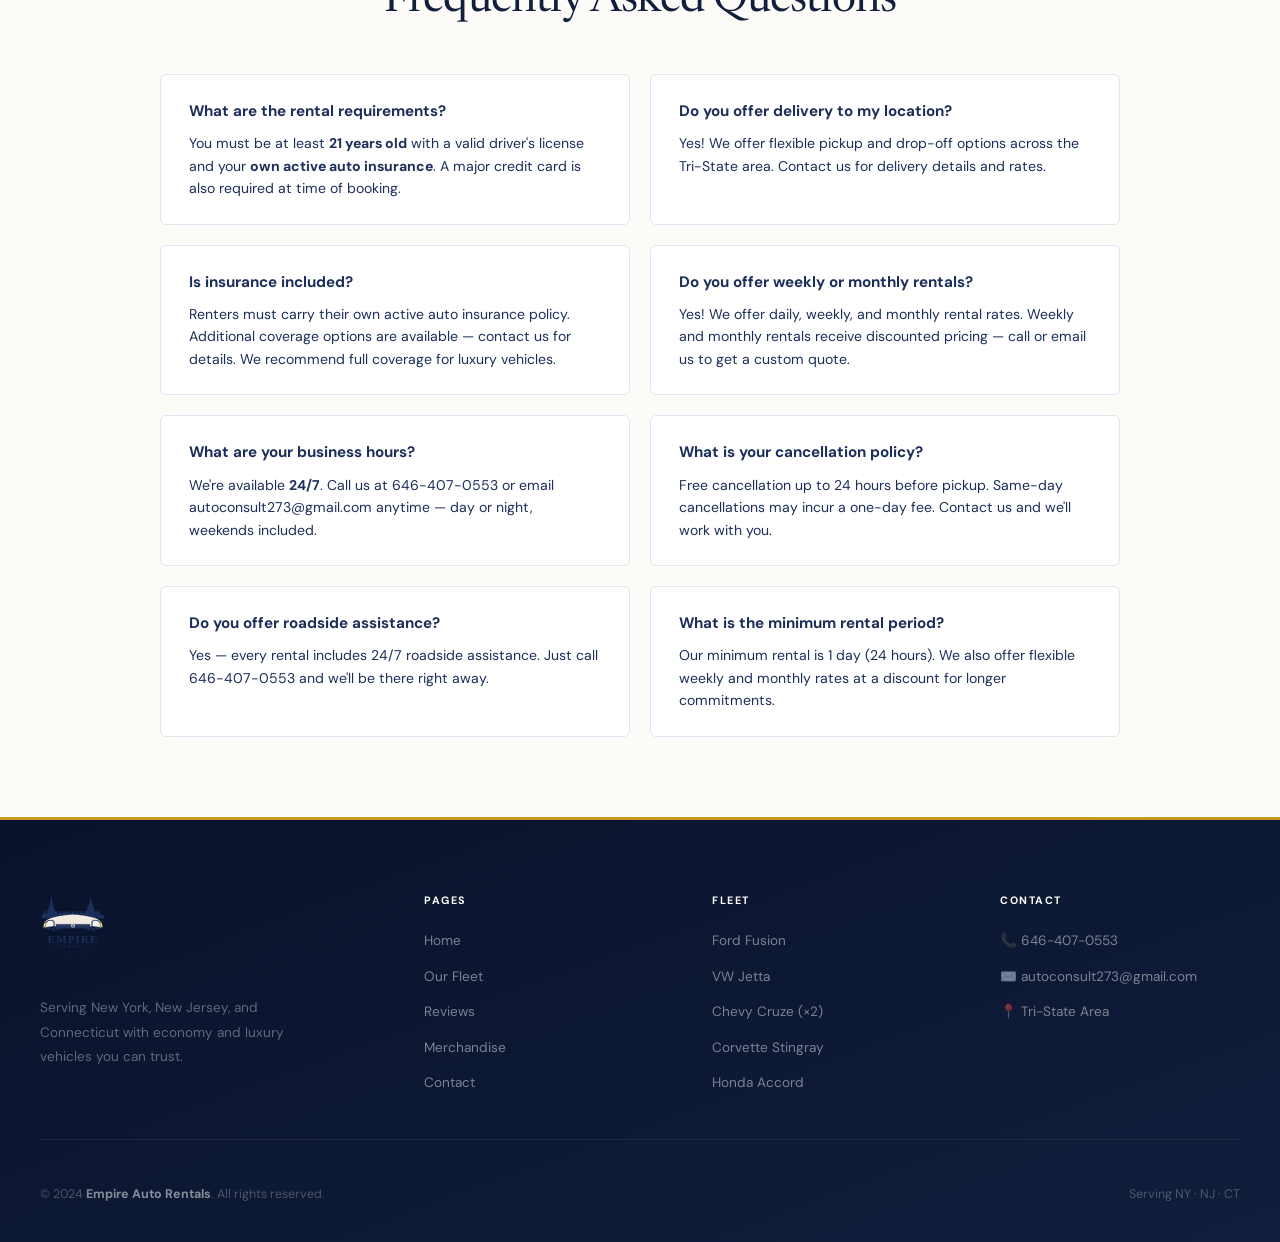
==== commit 50d5dd6f: "Add horizontal navbar logo and display full logo in footer" ====
--- a/contact.html
+++ b/contact.html
@@ -48,7 +48,7 @@
   <nav class="navbar">
     <div class="nav-inner">
       <a href="index.html" class="nav-logo">
-        <img src="images/logo.svg" alt="Empire Auto Rentals" style="height:52px;width:auto;display:block">
+        <img src="images/logo-nav.svg" alt="Empire Auto Rentals" style="height:48px;width:auto;display:block">
       </a>
       <ul class="nav-links">
         <li><a href="index.html"       class="nav-link">Home</a></li>
@@ -269,7 +269,7 @@
       <div class="footer-top">
         <div class="footer-brand">
           <a href="index.html" style="display:inline-block;margin-bottom:16px">
-            <img src="images/logo.svg" alt="Empire Auto Rentals" style="height:52px;width:auto;display:block">
+            <img src="images/logo.svg" alt="Empire Auto Rentals" style="height:64px;width:auto;display:block">
           </a>
           <p class="footer-tagline">Serving New York, New Jersey, and Connecticut with economy and luxury vehicles you can trust.</p>
         </div>
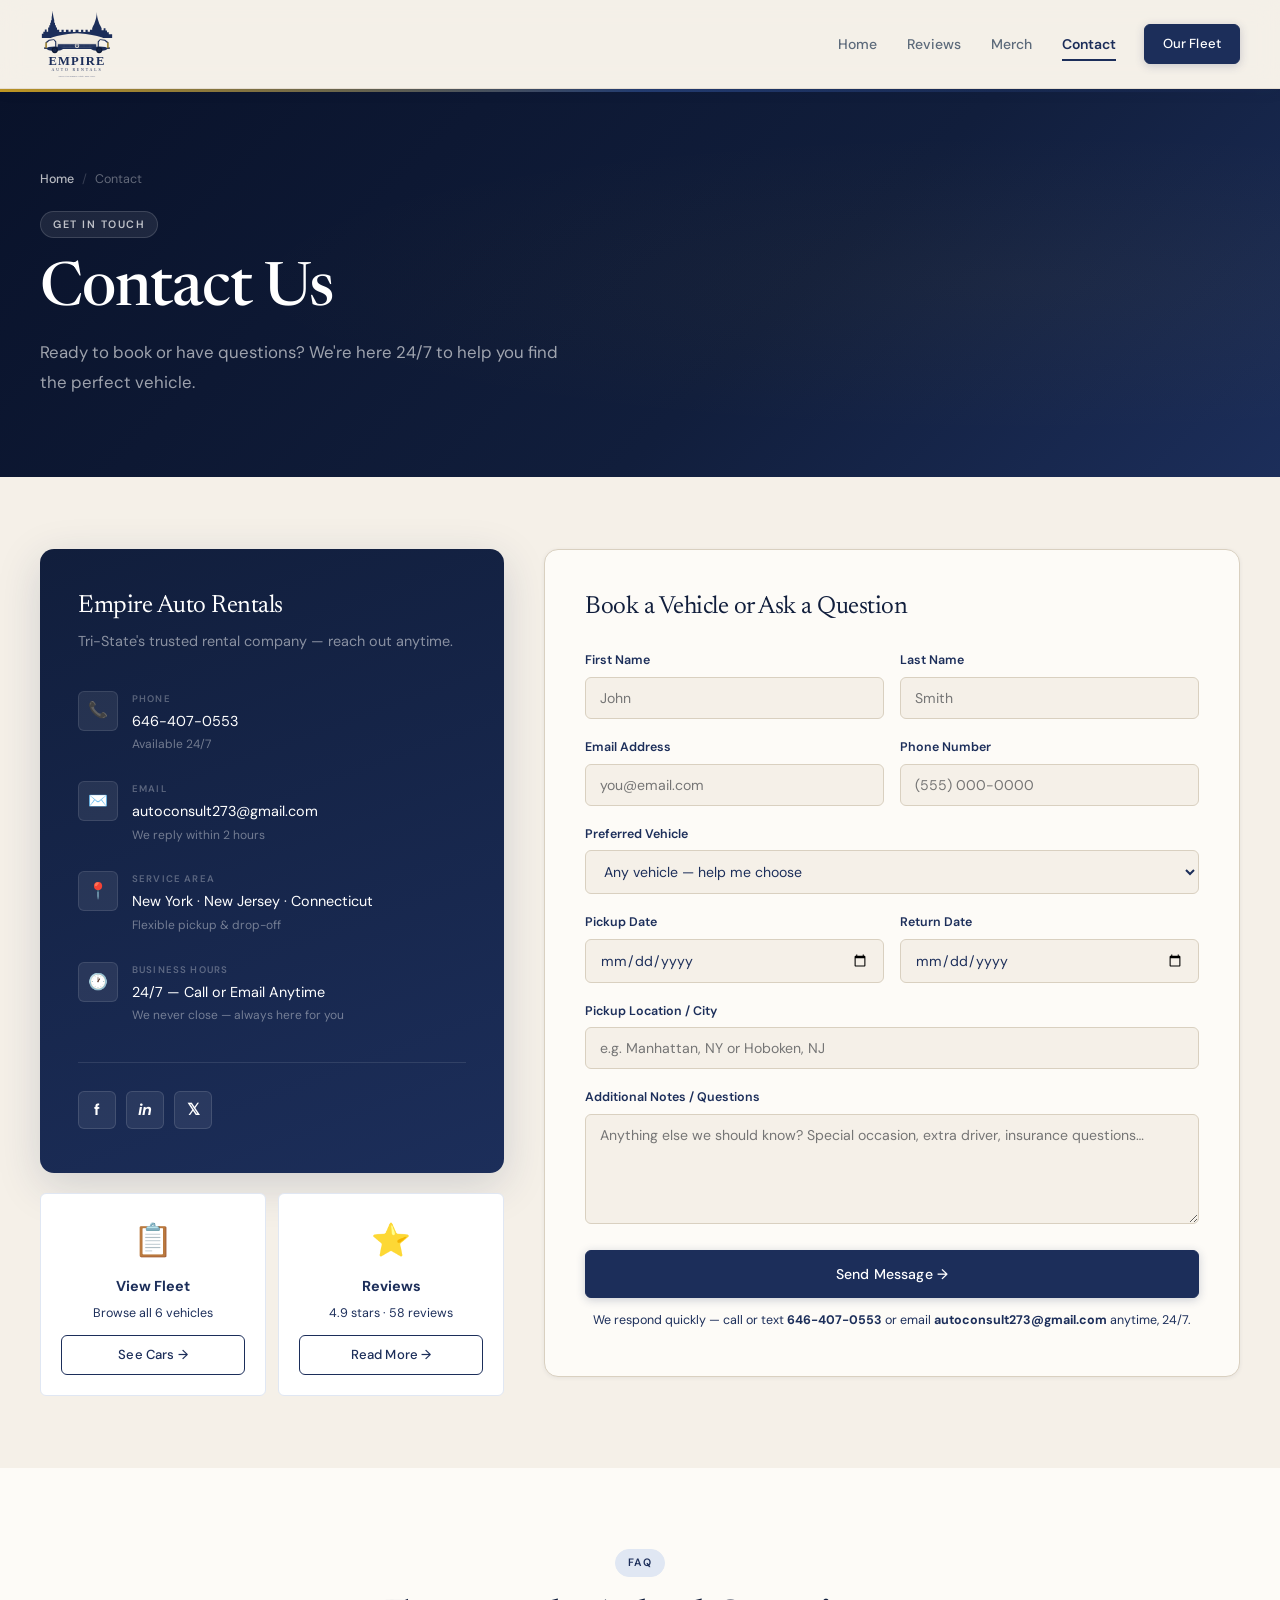
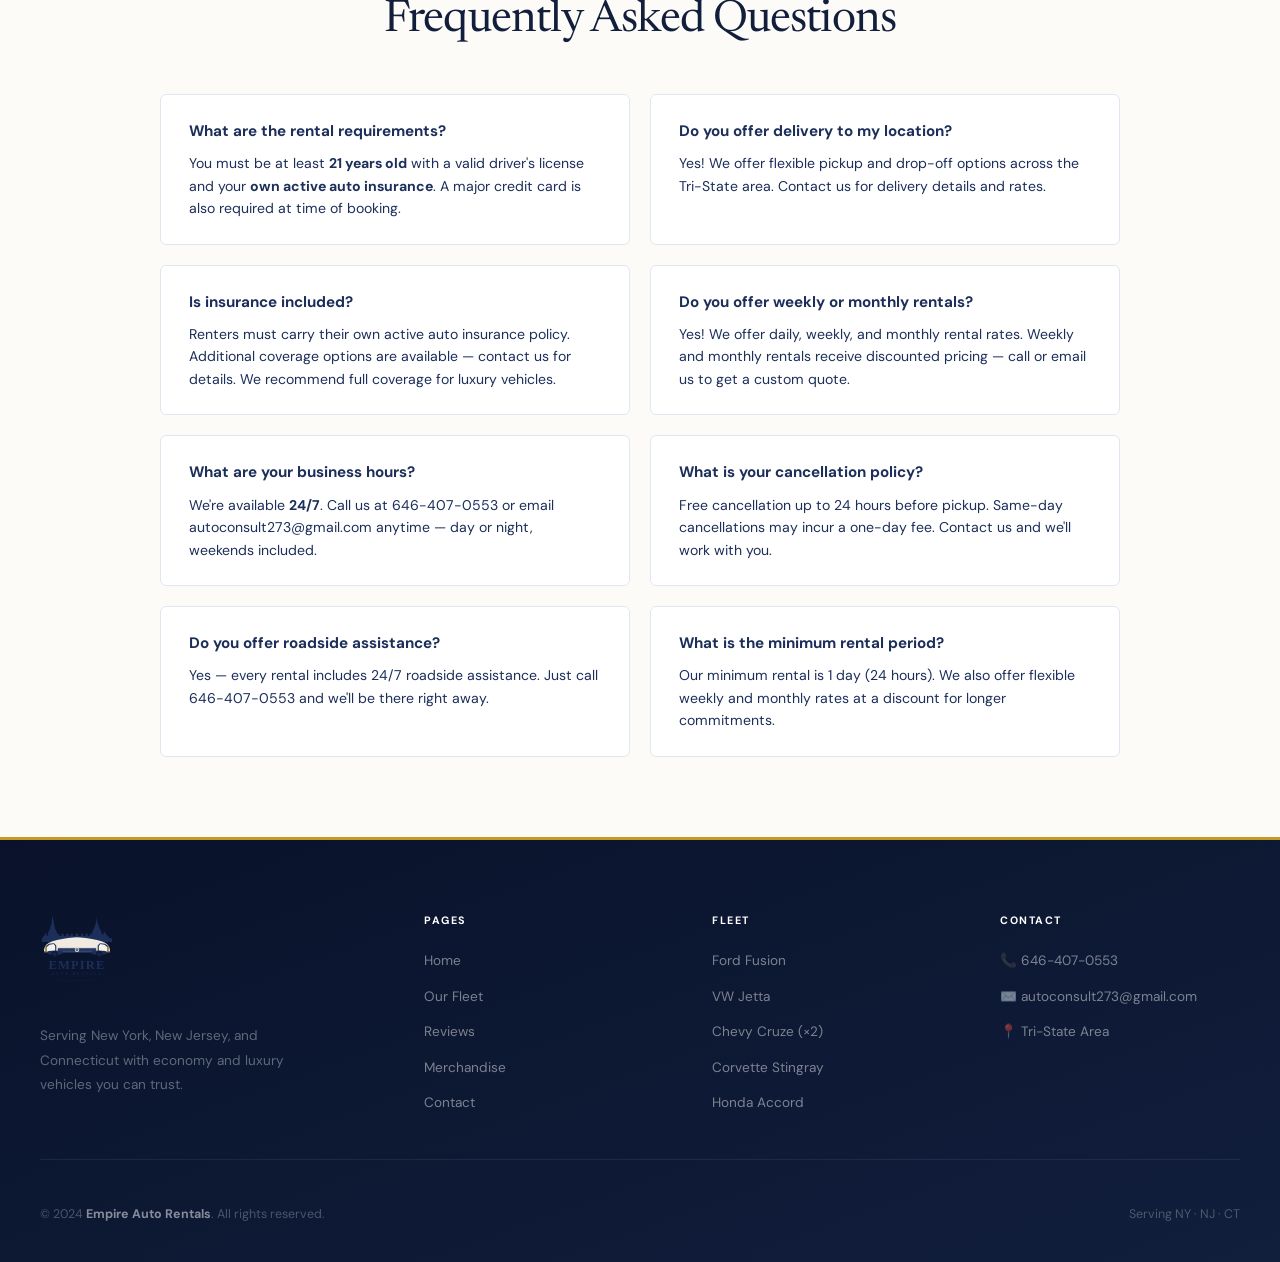
==== commit ba039f19: "Restore original logo in navbar, increase navbar height to fit logo" ====
--- a/contact.html
+++ b/contact.html
@@ -48,7 +48,7 @@
   <nav class="navbar">
     <div class="nav-inner">
       <a href="index.html" class="nav-logo">
-        <img src="images/logo-nav.svg" alt="Empire Auto Rentals" style="height:48px;width:auto;display:block">
+        <img src="images/logo.svg" alt="Empire Auto Rentals" style="height:72px;width:auto;display:block">
       </a>
       <ul class="nav-links">
         <li><a href="index.html"       class="nav-link">Home</a></li>
@@ -269,7 +269,7 @@
       <div class="footer-top">
         <div class="footer-brand">
           <a href="index.html" style="display:inline-block;margin-bottom:16px">
-            <img src="images/logo.svg" alt="Empire Auto Rentals" style="height:64px;width:auto;display:block">
+            <img src="images/logo.svg" alt="Empire Auto Rentals" style="height:72px;width:auto;display:block">
           </a>
           <p class="footer-tagline">Serving New York, New Jersey, and Connecticut with economy and luxury vehicles you can trust.</p>
         </div>
--- a/css/styles.css
+++ b/css/styles.css
@@ -206,7 +206,7 @@
   max-width: 1280px;
   margin: 0 auto;
   padding: 0 40px;
-  height: 68px;
+  height: 88px;
   display: flex;
   align-items: center;
   justify-content: space-between;
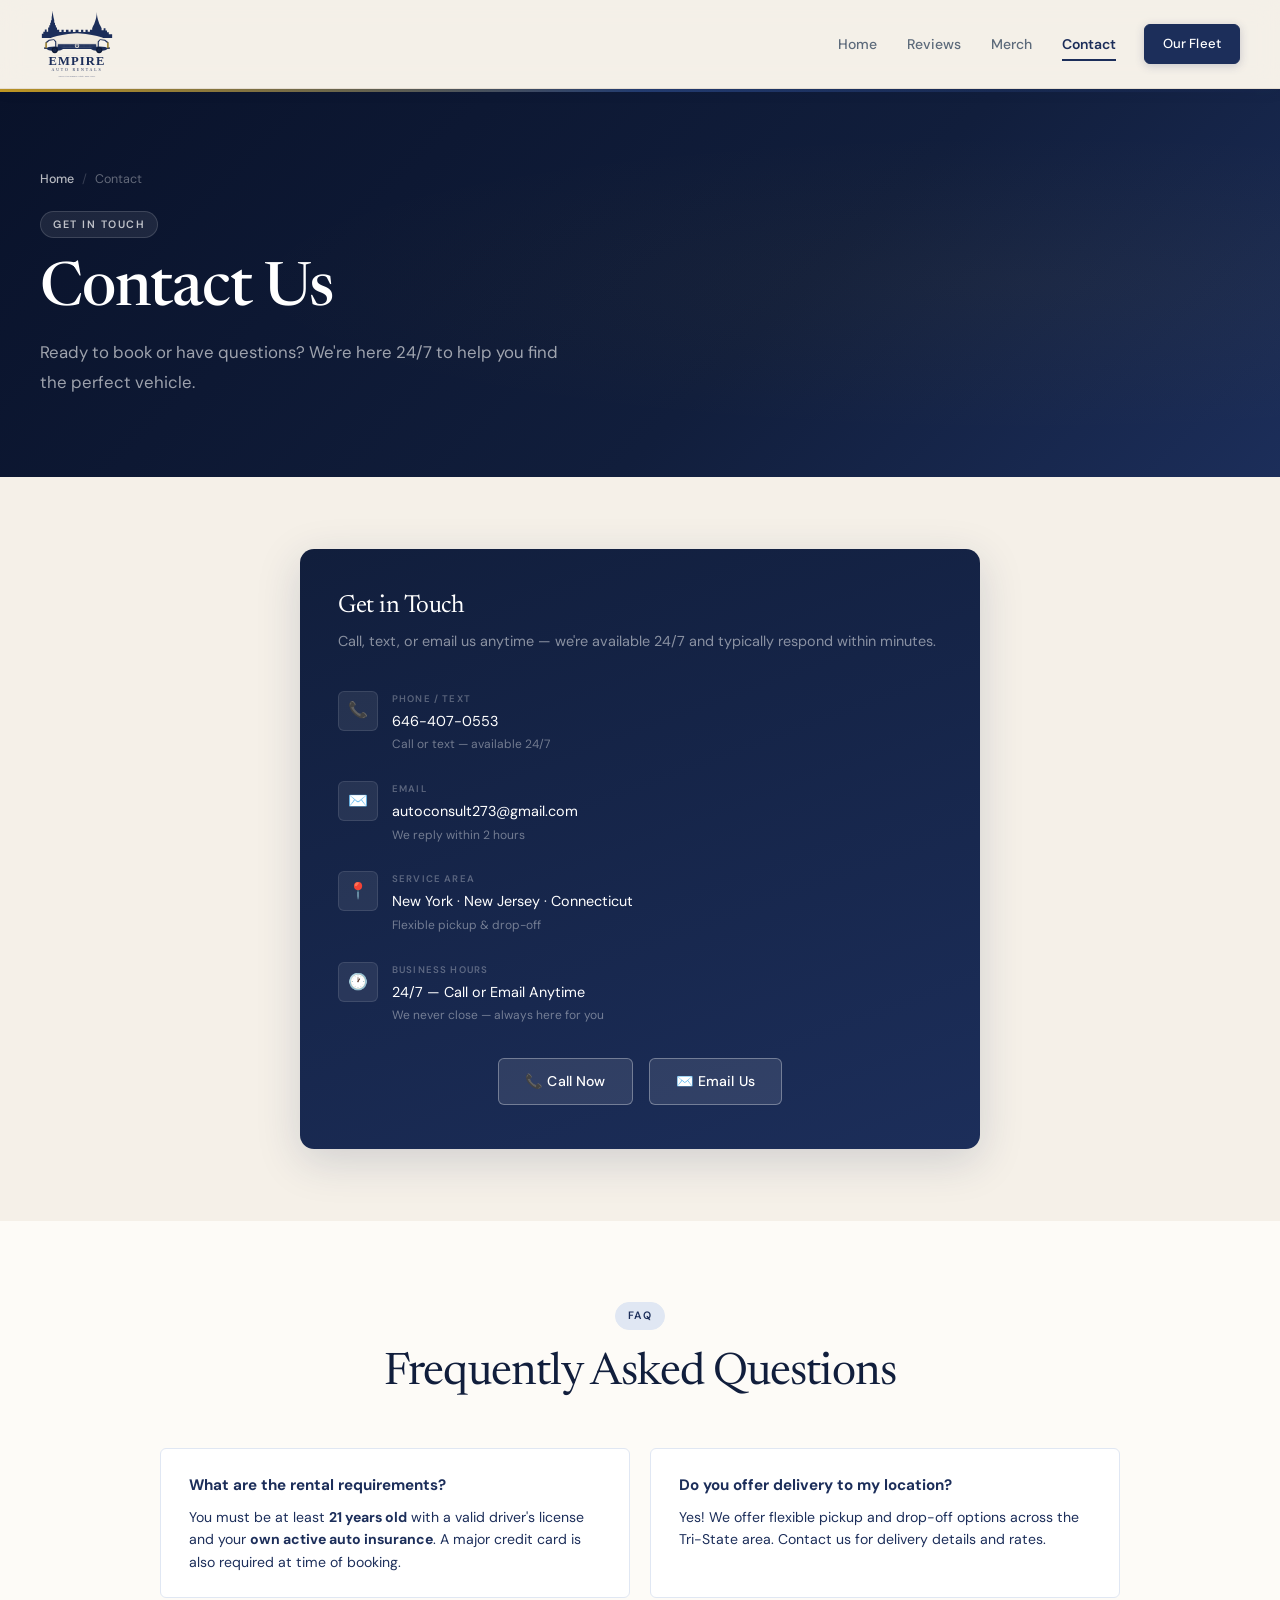
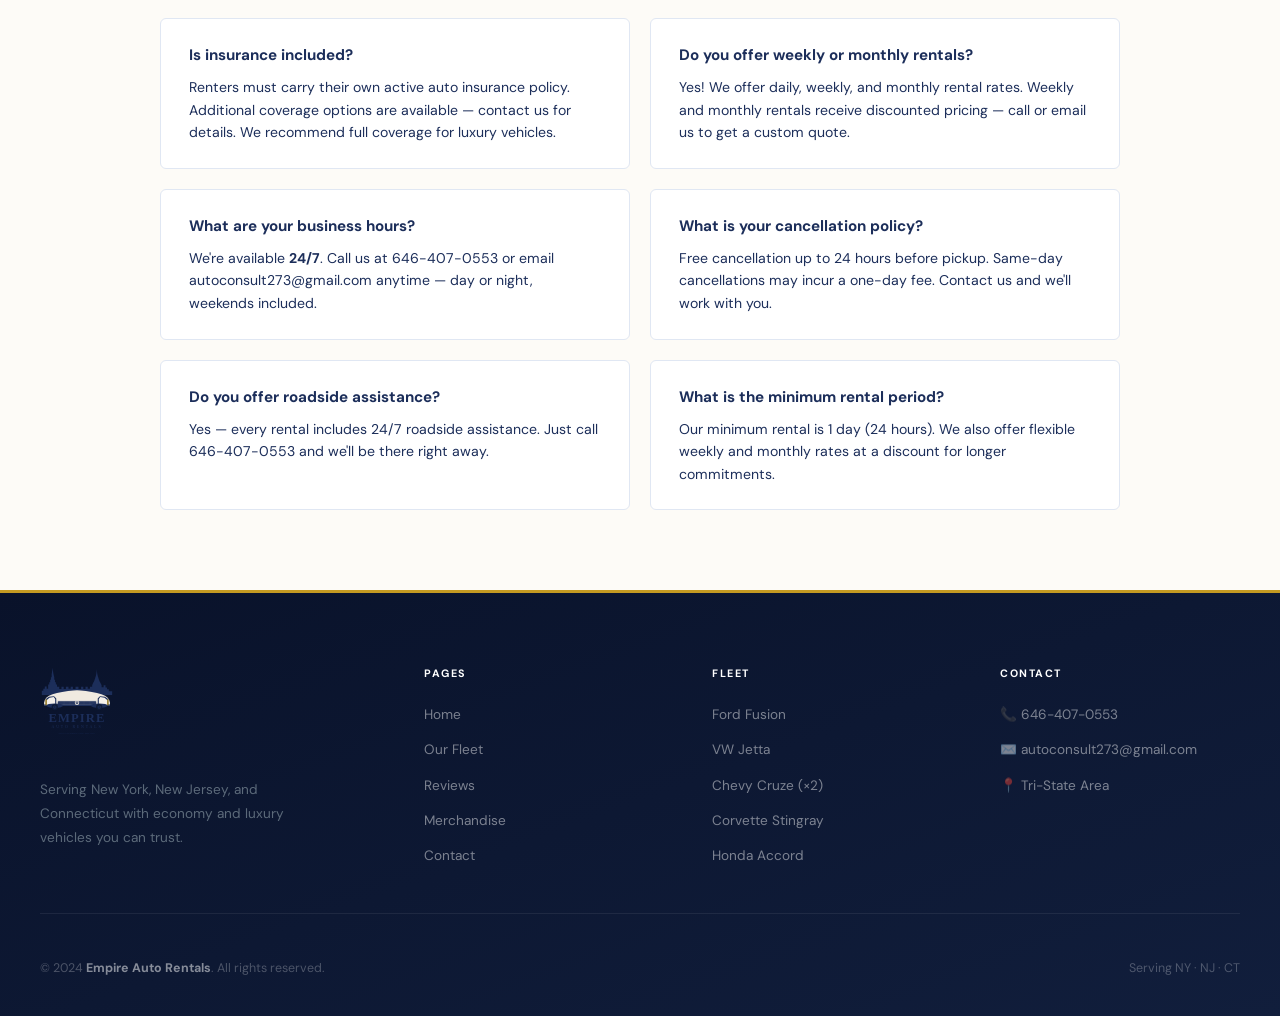
==== commit 5c677495: "Remove contact form, add Corvette hero background on homepage" ====
--- a/contact.html
+++ b/contact.html
@@ -76,143 +76,54 @@
   <!-- ===== CONTACT ===== -->
   <section class="contact-section">
     <div class="container">
-      <div class="contact-grid">
-
-        <!-- Info Side -->
-        <div>
-          <div class="contact-info-card">
-            <h3>Empire Auto Rentals</h3>
-            <p>Tri-State's trusted rental company — reach out anytime.</p>
-
-            <div class="contact-items">
-              <div class="contact-item">
-                <div class="contact-item-icon">📞</div>
-                <div>
-                  <div class="contact-item-label">Phone</div>
-                  <div class="contact-item-value">646-407-0553</div>
-                  <div style="font-size:0.75rem;color:rgba(255,255,255,0.4);margin-top:2px">Available 24/7</div>
-                </div>
-              </div>
-
-              <div class="contact-item">
-                <div class="contact-item-icon">✉️</div>
-                <div>
-                  <div class="contact-item-label">Email</div>
-                  <div class="contact-item-value">autoconsult273@gmail.com</div>
-                  <div style="font-size:0.75rem;color:rgba(255,255,255,0.4);margin-top:2px">We reply within 2 hours</div>
-                </div>
-              </div>
-
-              <div class="contact-item">
-                <div class="contact-item-icon">📍</div>
-                <div>
-                  <div class="contact-item-label">Service Area</div>
-                  <div class="contact-item-value">New York · New Jersey · Connecticut</div>
-                  <div style="font-size:0.75rem;color:rgba(255,255,255,0.4);margin-top:2px">Flexible pickup &amp; drop-off</div>
-                </div>
-              </div>
-
-              <div class="contact-item">
-                <div class="contact-item-icon">🕐</div>
-                <div>
-                  <div class="contact-item-label">Business Hours</div>
-                  <div class="contact-item-value">24/7 — Call or Email Anytime</div>
-                  <div style="font-size:0.75rem;color:rgba(255,255,255,0.4);margin-top:2px">We never close — always here for you</div>
-                </div>
-              </div>
-            </div>
-
-            <div class="contact-social">
-              <a href="#" class="social-btn" title="Facebook">f</a>
-              <a href="#" class="social-btn" title="Instagram" style="font-style:italic">in</a>
-              <a href="#" class="social-btn" title="Twitter/X">𝕏</a>
+      <div style="max-width:680px;margin:0 auto">
+
+        <div class="contact-info-card">
+          <h3>Get in Touch</h3>
+          <p>Call, text, or email us anytime — we're available 24/7 and typically respond within minutes.</p>
+
+          <div class="contact-items">
+            <div class="contact-item">
+              <div class="contact-item-icon">📞</div>
+              <div>
+                <div class="contact-item-label">Phone / Text</div>
+                <div class="contact-item-value"><a href="tel:+16464070553" style="color:inherit;text-decoration:none">646-407-0553</a></div>
+                <div style="font-size:0.75rem;color:rgba(255,255,255,0.4);margin-top:2px">Call or text — available 24/7</div>
+              </div>
+            </div>
+
+            <div class="contact-item">
+              <div class="contact-item-icon">✉️</div>
+              <div>
+                <div class="contact-item-label">Email</div>
+                <div class="contact-item-value"><a href="mailto:autoconsult273@gmail.com" style="color:inherit;text-decoration:none">autoconsult273@gmail.com</a></div>
+                <div style="font-size:0.75rem;color:rgba(255,255,255,0.4);margin-top:2px">We reply within 2 hours</div>
+              </div>
+            </div>
+
+            <div class="contact-item">
+              <div class="contact-item-icon">📍</div>
+              <div>
+                <div class="contact-item-label">Service Area</div>
+                <div class="contact-item-value">New York · New Jersey · Connecticut</div>
+                <div style="font-size:0.75rem;color:rgba(255,255,255,0.4);margin-top:2px">Flexible pickup &amp; drop-off</div>
+              </div>
+            </div>
+
+            <div class="contact-item">
+              <div class="contact-item-icon">🕐</div>
+              <div>
+                <div class="contact-item-label">Business Hours</div>
+                <div class="contact-item-value">24/7 — Call or Email Anytime</div>
+                <div style="font-size:0.75rem;color:rgba(255,255,255,0.4);margin-top:2px">We never close — always here for you</div>
+              </div>
             </div>
           </div>
 
-          <!-- Quick actions -->
-          <div style="margin-top:20px;display:grid;grid-template-columns:1fr 1fr;gap:12px">
-            <div style="background:var(--white);border:1px solid var(--blue-pale);border-radius:var(--radius);padding:20px;text-align:center">
-              <div style="font-size:2rem;margin-bottom:8px">📋</div>
-              <div style="font-weight:700;color:var(--blue);font-size:0.9rem;margin-bottom:4px">View Fleet</div>
-              <div style="font-size:0.78rem;color:var(--text-muted);margin-bottom:12px">Browse all 6 vehicles</div>
-              <a href="https://widget.wheelbasepro.com/?dealer_id=5032721&store_type=auto" class="btn btn-outline btn-sm" style="width:100%;justify-content:center" target="_blank" rel="noopener">See Cars →</a>
-            </div>
-            <div style="background:var(--white);border:1px solid var(--blue-pale);border-radius:var(--radius);padding:20px;text-align:center">
-              <div style="font-size:2rem;margin-bottom:8px">⭐</div>
-              <div style="font-weight:700;color:var(--blue);font-size:0.9rem;margin-bottom:4px">Reviews</div>
-              <div style="font-size:0.78rem;color:var(--text-muted);margin-bottom:12px">4.9 stars · 58 reviews</div>
-              <a href="reviews.html" class="btn btn-outline btn-sm" style="width:100%;justify-content:center">Read More →</a>
-            </div>
+          <div style="margin-top:32px;text-align:center">
+            <a href="tel:+16464070553" class="btn btn-ghost" style="margin-right:12px">📞 Call Now</a>
+            <a href="mailto:autoconsult273@gmail.com" class="btn btn-ghost">✉️ Email Us</a>
           </div>
-        </div>
-
-        <!-- Form Side -->
-        <div class="form-card">
-          <h3>Book a Vehicle or Ask a Question</h3>
-          <form id="contactForm">
-            <div class="form-row">
-              <div class="form-group">
-                <label for="firstName">First Name</label>
-                <input type="text" id="firstName" placeholder="John" required />
-              </div>
-              <div class="form-group">
-                <label for="lastName">Last Name</label>
-                <input type="text" id="lastName" placeholder="Smith" required />
-              </div>
-            </div>
-
-            <div class="form-row">
-              <div class="form-group">
-                <label for="email">Email Address</label>
-                <input type="email" id="email" placeholder="you@email.com" required />
-              </div>
-              <div class="form-group">
-                <label for="phone">Phone Number</label>
-                <input type="tel" id="phone" placeholder="(555) 000-0000" />
-              </div>
-            </div>
-
-            <div class="form-group">
-              <label for="vehicle">Preferred Vehicle</label>
-              <select id="vehicle">
-                <option value="">Any vehicle — help me choose</option>
-                <option>2019 Ford Fusion SE — Economy ($400/wk)</option>
-                <option>2025 VW Jetta SE — Economy ($450/wk)</option>
-                <option>2014 Chevrolet Cruze LT — Economy ($400/wk)</option>
-                <option>2014 Chevrolet Cruze Premier — Economy ($400/wk)</option>
-                <option>2022 Corvette Stingray — Sport ($350/day · 1 day, $300/day · 2+)</option>
-                <option>2014 Honda Accord — Economy ($400/wk)</option>
-              </select>
-            </div>
-
-            <div class="form-row">
-              <div class="form-group">
-                <label for="pickupDate">Pickup Date</label>
-                <input type="date" id="pickupDate" />
-              </div>
-              <div class="form-group">
-                <label for="returnDate">Return Date</label>
-                <input type="date" id="returnDate" />
-              </div>
-            </div>
-
-            <div class="form-group">
-              <label for="location">Pickup Location / City</label>
-              <input type="text" id="location" placeholder="e.g. Manhattan, NY or Hoboken, NJ" />
-            </div>
-
-            <div class="form-group">
-              <label for="message">Additional Notes / Questions</label>
-              <textarea id="message" rows="4" placeholder="Anything else we should know? Special occasion, extra driver, insurance questions…"></textarea>
-            </div>
-
-            <button type="submit" class="btn btn-primary" style="width:100%;justify-content:center;padding:14px">
-              Send Message →
-            </button>
-            <p style="font-size:0.78rem;color:var(--text-muted);margin-top:12px;text-align:center">
-              We respond quickly — call or text <strong>646-407-0553</strong> or email <strong>autoconsult273@gmail.com</strong> anytime, 24/7.
-            </p>
-          </form>
         </div>
 
       </div>
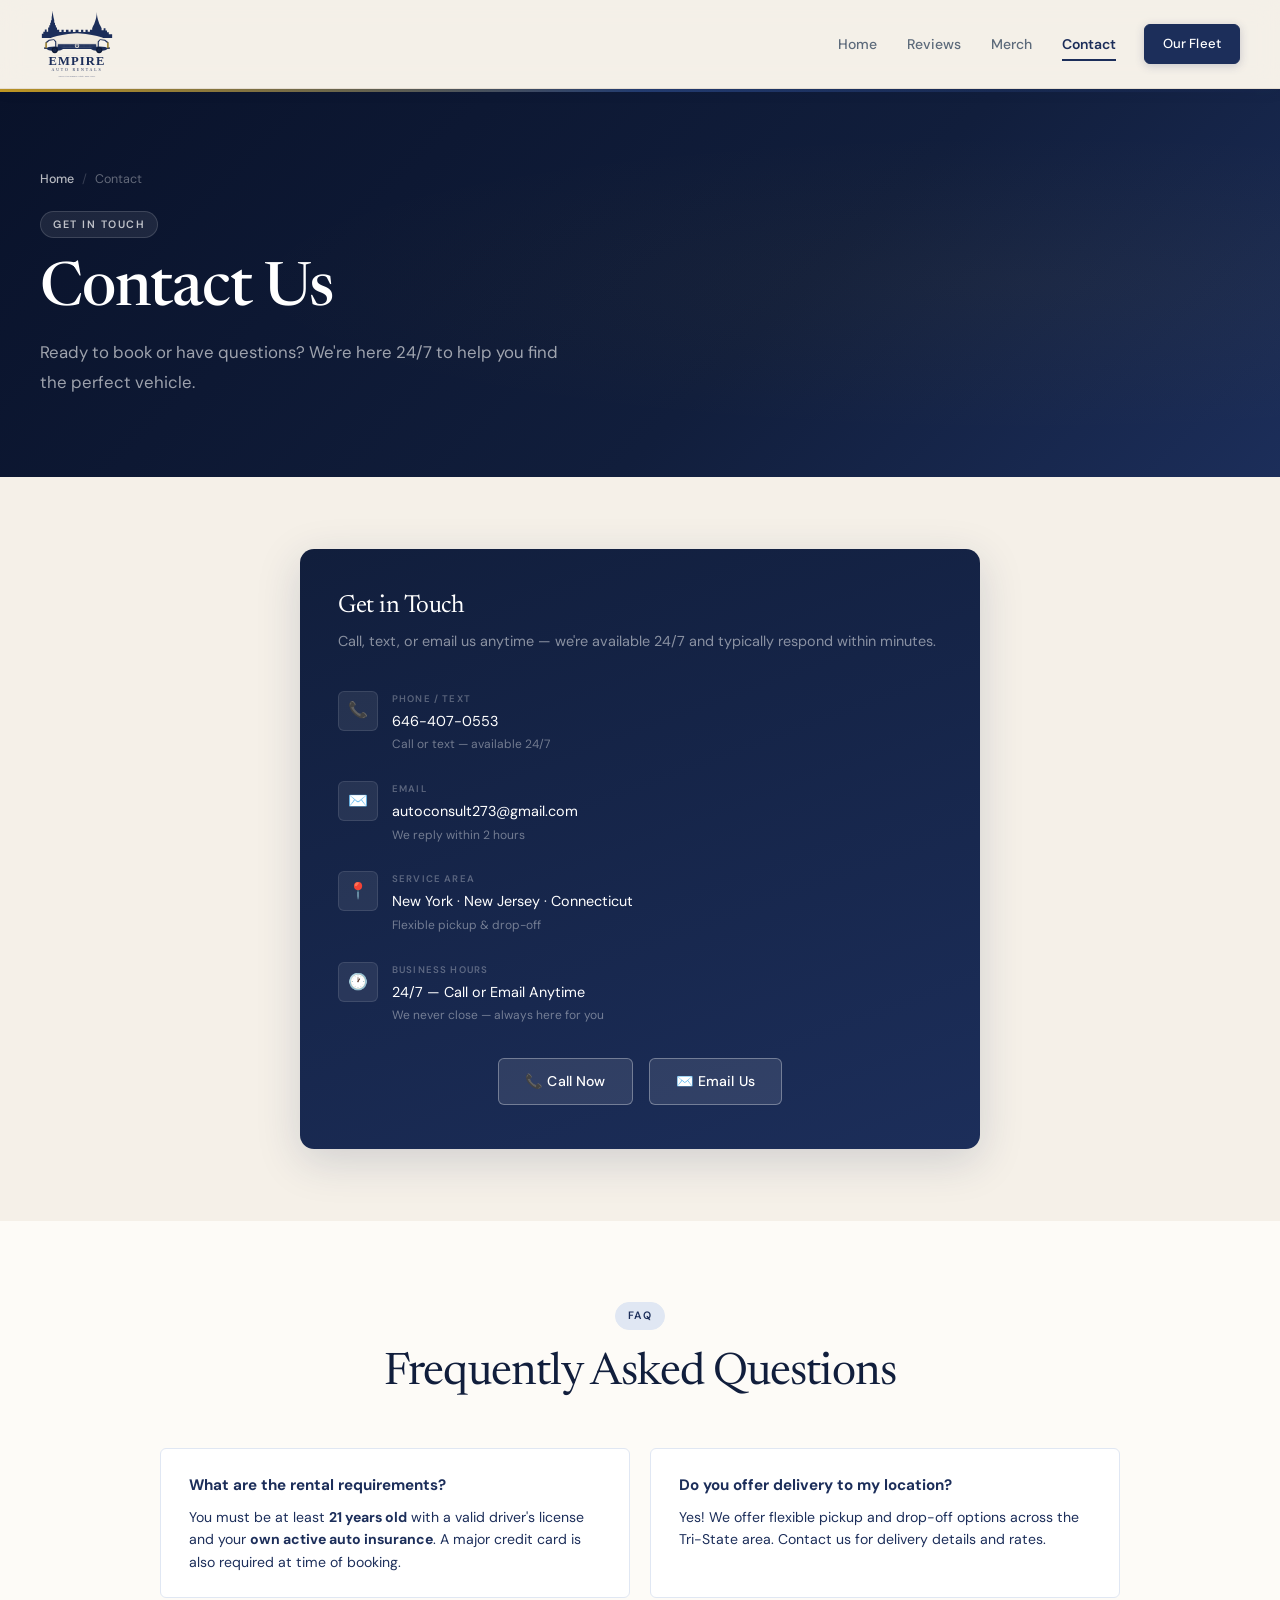
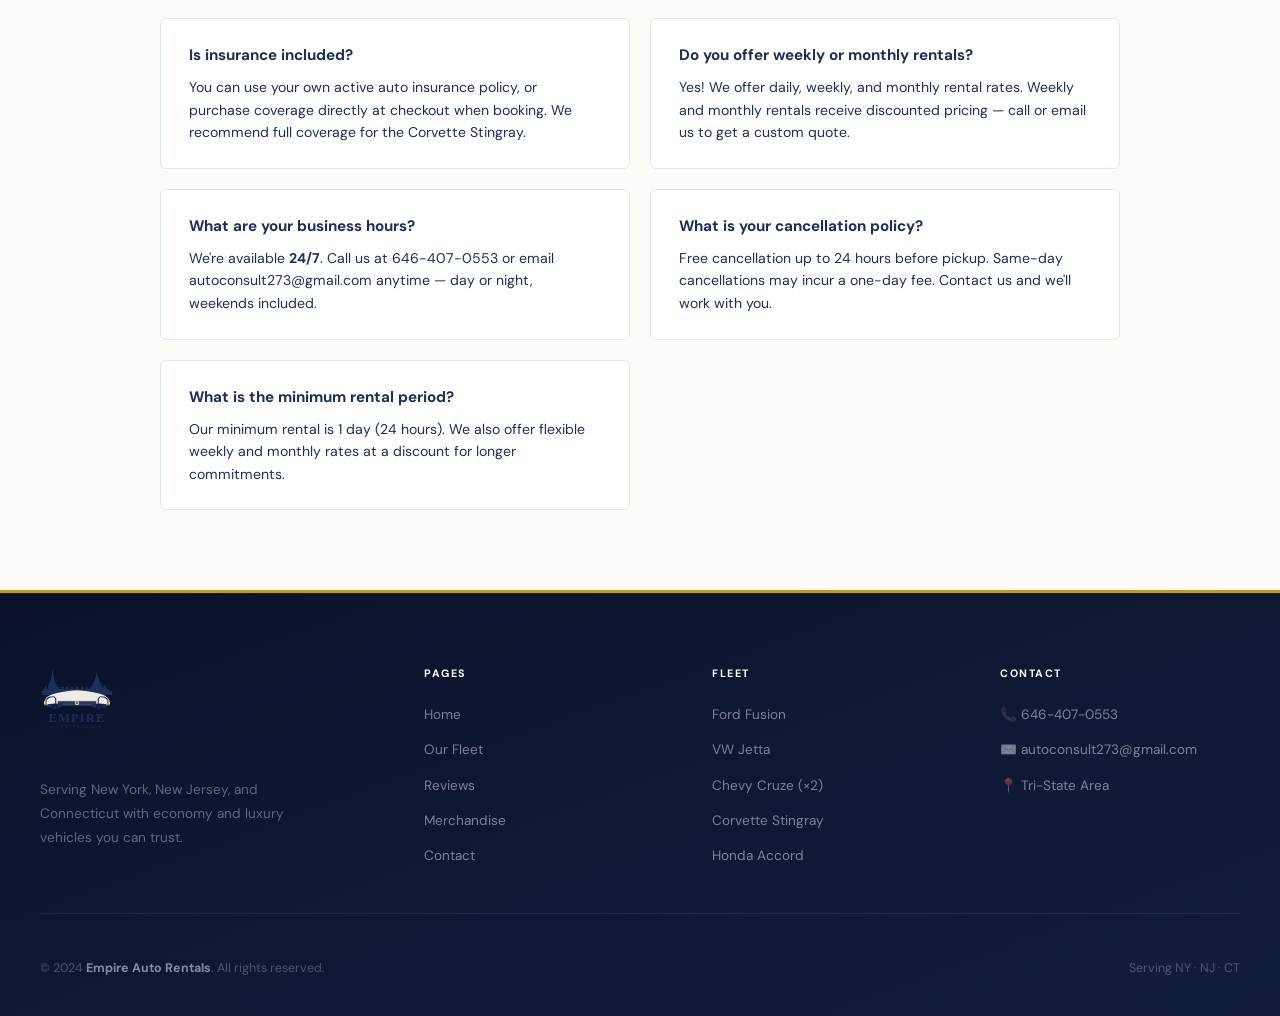
==== commit 612db171: "Jetta hero background, remove roadside FAQ, update insurance FAQ" ====
--- a/contact.html
+++ b/contact.html
@@ -148,7 +148,7 @@
         </div>
         <div class="faq-item">
           <div class="faq-q">Is insurance included?</div>
-          <p class="faq-a">Renters must carry their own active auto insurance policy. Additional coverage options are available — contact us for details. We recommend full coverage for luxury vehicles.</p>
+          <p class="faq-a">You can use your own active auto insurance policy, or purchase coverage directly at checkout when booking. We recommend full coverage for the Corvette Stingray.</p>
         </div>
         <div class="faq-item">
           <div class="faq-q">Do you offer weekly or monthly rentals?</div>
@@ -161,10 +161,6 @@
         <div class="faq-item">
           <div class="faq-q">What is your cancellation policy?</div>
           <p class="faq-a">Free cancellation up to 24 hours before pickup. Same-day cancellations may incur a one-day fee. Contact us and we'll work with you.</p>
-        </div>
-        <div class="faq-item">
-          <div class="faq-q">Do you offer roadside assistance?</div>
-          <p class="faq-a">Yes — every rental includes 24/7 roadside assistance. Just call 646-407-0553 and we'll be there right away.</p>
         </div>
         <div class="faq-item">
           <div class="faq-q">What is the minimum rental period?</div>
